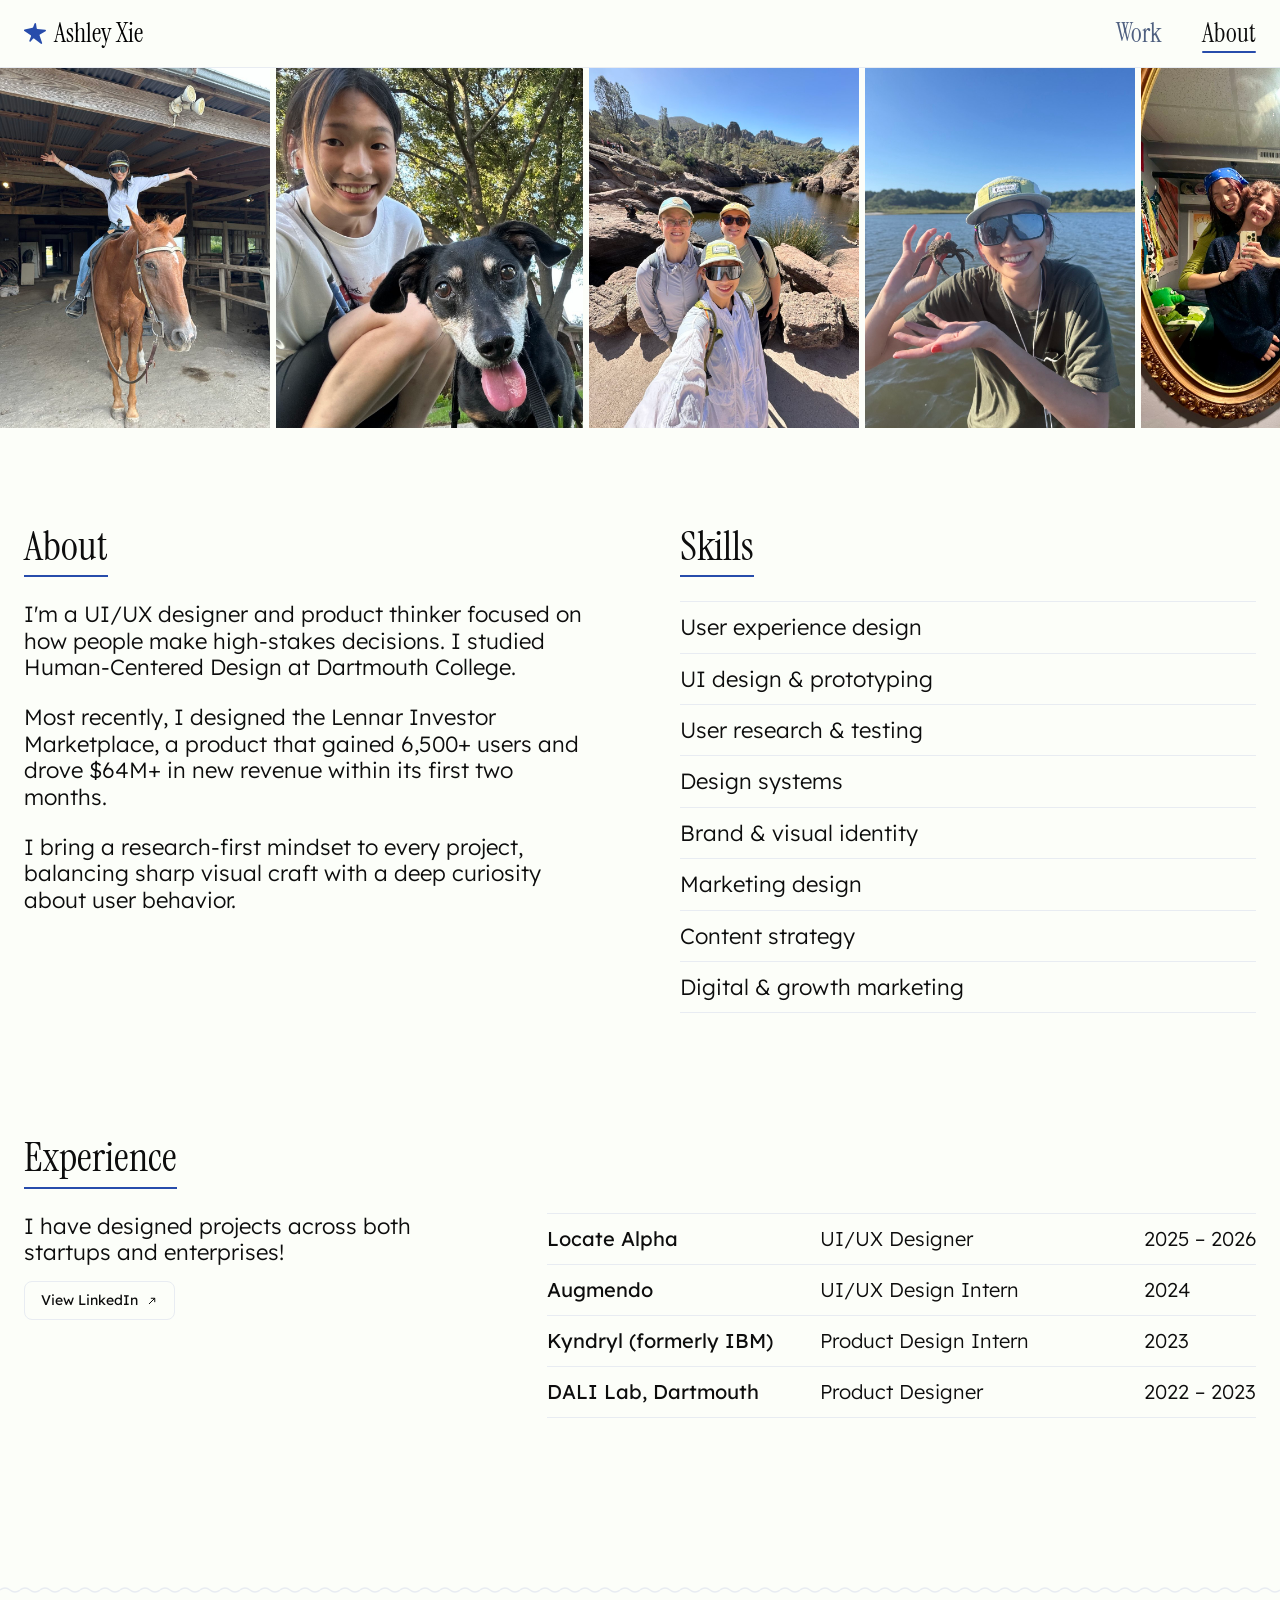
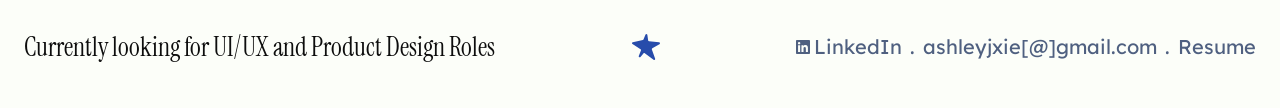
==== about/index.html @ cad9e221 "updates post tech week" ====
<!DOCTYPE html>
<html lang="en">
<head>
  <meta charset="UTF-8" />
  <meta name="viewport" content="width=device-width, initial-scale=1.0" />
  <title>About — Ashley Xie</title>
  <meta name="description" content="Ashley Xie is a UI/UX Designer at Locate Alpha, focused on high-stakes proptech flows." />
  <link rel="preconnect" href="https://fonts.googleapis.com" />
  <link rel="preconnect" href="https://fonts.gstatic.com" crossorigin />
  <link href="https://fonts.googleapis.com/css2?family=Instrument+Serif:ital@0;1&family=Lexend:wght@300;400;500;600;700&display=swap" rel="stylesheet" />
  <link rel="stylesheet" href="../css/tokens.css" />
  <link rel="stylesheet" href="../css/styles.css" />
  <link rel="icon" type="image/svg+xml" href="../images/star.svg" />
<style>
  #page-loader{position:fixed;inset:0;z-index:9999;background:#FCFEF9;display:flex;flex-direction:column;align-items:center;justify-content:center;gap:12px;opacity:1}

  .photo-strip{width:100%;overflow:hidden;height:360px;margin-top:68px;margin-bottom:0;}
  .photo-strip__inner{display:flex;gap:6px;animation:photo-marquee 36s linear infinite;width:max-content;}
  .photo-strip__inner:hover{animation-play-state:paused;}
  .photo-strip__img{height:360px;width:auto;object-fit:cover;display:block;flex-shrink:0;}
  @keyframes photo-marquee{from{transform:translateX(0);}to{transform:translateX(-50%);}}
  @media(max-width:768px){
    .about-section{padding-top:calc(var(--nav-h) + var(--space-2xl));}
    .photo-strip{margin-top:24px;margin-bottom:0;height:240px;margin-left:calc(-1 * var(--container-px));margin-right:calc(-1 * var(--container-px));width:calc(100% + 2 * var(--container-px));}
    .photo-strip__img{height:240px;}
  }
</style>
</head>
<body>

  <div id="page-loader" role="status" aria-label="Loading">
    <img src="../images/star.svg" alt="" class="loader__star" aria-hidden="true" />
    <span class="loader__name">Ashley Xie</span>
  </div>

  <!-- ── Navigation ─────────────────────────────────────────── -->
  <nav class="nav" role="navigation" aria-label="Main navigation">
    <div class="nav__inner">
      <a href="../" class="nav__logo"><img src="../images/star.svg" alt="" class="nav__logo-star" aria-hidden="true" />Ashley Xie</a>
      <button class="nav__toggle" aria-label="Toggle navigation menu" aria-expanded="false">
        <span></span><span></span><span></span>
      </button>
      <ul class="nav__links" role="list">
        <li><a href="../" class="nav__link">Work</a></li>
        <li><a href="../about/" class="nav__link active">About</a></li>
      </ul>
    </div>
  </nav>

  <main>
    <!-- ── Photo Strip ────────────────────────────────────────── -->
    <div class="photo-strip" aria-hidden="true">
      <div class="photo-strip__inner">
        <img src="../images/about/photo1.jpg" alt="" class="photo-strip__img" />
        <img src="../images/about/photo2.jpg" alt="" class="photo-strip__img" />
        <img src="../images/about/photo3.jpg" alt="" class="photo-strip__img" />
        <img src="../images/about/photo4.jpg" alt="" class="photo-strip__img" />
        <img src="../images/about/photo5.jpg" alt="" class="photo-strip__img" />
        <img src="../images/about/photo6.jpg" alt="" class="photo-strip__img" />
        <img src="../images/about/photo7.jpg" alt="" class="photo-strip__img" />
        <img src="../images/about/photo1.jpg" alt="" class="photo-strip__img" />
        <img src="../images/about/photo2.jpg" alt="" class="photo-strip__img" />
        <img src="../images/about/photo3.jpg" alt="" class="photo-strip__img" />
        <img src="../images/about/photo4.jpg" alt="" class="photo-strip__img" />
        <img src="../images/about/photo5.jpg" alt="" class="photo-strip__img" />
        <img src="../images/about/photo6.jpg" alt="" class="photo-strip__img" />
        <img src="../images/about/photo7.jpg" alt="" class="photo-strip__img" />
      </div>
    </div>

    <section class="about-section" aria-labelledby="about-heading">
      <div class="container">
        <div class="about-split">

          <!-- Left: Bio -->
          <div class="about-bio">
            <p class="about-label">About</p>
            <p id="about-heading">
              I'm a UI/UX designer and product thinker focused on how people
              make high-stakes decisions. I studied Human-Centered Design
              at Dartmouth College.
            </p>
            <p>
              Most recently, I designed the Lennar Investor Marketplace, a product
              that gained 6,500+ users and drove $64M+ in new revenue within its first
              two months.
            </p>
            <p>
              I bring a research-first mindset to every project, balancing
              sharp visual craft with a deep curiosity about user behavior.
            </p>
          </div>

          <!-- Right: Expertise -->
          <div class="about-expertise">
            <p class="about-label">Skills</p>
            <ul class="about-skills" role="list">
              <li>User experience design</li>
              <li>UI design &amp; prototyping</li>
              <li>User research &amp; testing</li>
              <li>Design systems</li>
              <li>Brand &amp; visual identity</li>
              <li>Marketing design</li>
              <li>Content strategy</li>
              <li>Digital &amp; growth marketing</li>
            </ul>
          </div>

        </div>
      </div>
    </section>
    <!-- ── Experience ─────────────────────────────────────────── -->
    <section class="exp-section" aria-labelledby="exp-heading">
      <div class="container">
        <p class="about-label" id="exp-heading">Experience</p>
        <div class="exp-split">

          <div class="exp-left">
            <p class="exp-blurb">I have designed projects across both startups and enterprises!</p>
            <a href="https://www.linkedin.com/in/ashley-xie/" target="_blank" rel="noopener noreferrer" class="btn btn--ghost-slide exp-linkedin-btn">
              <span class="btn--slide__text">View LinkedIn</span>
              <span class="btn--slide__arrow" aria-hidden="true">
                <svg width="12" height="12" viewBox="0 0 48 48" fill="none" stroke="currentColor" stroke-width="4" stroke-linecap="round" stroke-linejoin="round"><path d="M13 35L35 13"/><path d="M21 13H35V27"/></svg>
              </span>
            </a>
          </div>

          <ul class="exp-list" role="list">
            <li class="exp-row">
              <span class="exp-company">Locate Alpha</span>
              <span class="exp-role">UI/UX Designer</span>
              <span class="exp-date">2025 – 2026</span>
            </li>
            <li class="exp-row">
              <span class="exp-company">Augmendo</span>
              <span class="exp-role">UI/UX Design Intern</span>
              <span class="exp-date">2024</span>
            </li>
            <li class="exp-row">
              <span class="exp-company">Kyndryl (formerly IBM)</span>
              <span class="exp-role">Product Design Intern</span>
              <span class="exp-date">2023</span>
            </li>
            <li class="exp-row">
              <span class="exp-company">DALI Lab, Dartmouth</span>
              <span class="exp-role">Product Designer</span>
              <span class="exp-date">2022 – 2023</span>
            </li>
          </ul>

        </div>
      </div>
    </section>


  </main>

  <!-- ── Footer ─────────────────────────────────────────────── -->
  <footer class="footer" role="contentinfo">
    <div class="container">
      <div class="footer__inner">
        <p class="footer__tagline">Currently looking for UI/UX and Product Design Roles</p>
        <img src="../images/star.svg" alt="" class="footer__star-img" aria-hidden="true" />
        <div class="footer__links">
          <a href="https://www.linkedin.com/in/ashley-xie/" target="_blank" rel="noopener noreferrer" class="footer__social-link" aria-label="Connect on LinkedIn">
            <svg width="14" height="14" viewBox="0 0 24 24" fill="currentColor" aria-hidden="true"><path d="M20.447 20.452h-3.554v-5.569c0-1.328-.027-3.037-1.852-3.037-1.853 0-2.136 1.445-2.136 2.939v5.667H9.351V9h3.414v1.561h.046c.477-.9 1.637-1.85 3.37-1.85 3.601 0 4.267 2.37 4.267 5.455v6.286zM5.337 7.433a2.062 2.062 0 0 1-2.063-2.065 2.064 2.064 0 1 1 2.063 2.065zm1.782 13.019H3.555V9h3.564v11.452zM22.225 0H1.771C.792 0 0 .774 0 1.729v20.542C0 23.227.792 24 1.771 24h20.451C23.2 24 24 23.227 24 22.271V1.729C24 .774 23.2 0 22.222 0h.003z"/></svg>
            LinkedIn
          </a>
          <span class="footer__social-sep"> · </span>
          <a href="mailto:ashleyjxie@gmail.com" class="footer__social-link">ashleyjxie[@]gmail.com</a>
          <span class="footer__social-sep"> · </span>
          <a href="../axie_resume_2026.pdf" download class="footer__social-link">Resume</a>
        </div>
      </div>
    </div>
  </footer>

  <script src="../js/main.js"></script>
  <script>
    (function () {
      var strip = document.querySelector('.photo-strip');
      var abio  = document.querySelector('.about-bio');
      var main  = document.querySelector('main');
      var mq    = window.matchMedia('(max-width: 768px)');
      function place(e) {
        if (e.matches) {
          abio.after(strip);
        } else {
          main.prepend(strip);
          strip.style.marginTop = '';
        }
      }
      mq.addEventListener('change', place);
      place(mq);
    })();
  </script>
</body>
</html>
---- css/tokens.css ----
/* ============================================================
   DESIGN TOKENS
   All CSS custom properties for the Ashley Xie portfolio site.
   Load this file before styles.css and case-study.css.
   ============================================================ */

:root {

  /* ----------------------------------------------------------
     COLORS — Brand palette
     ---------------------------------------------------------- */
  --color-bg:            #FCFEF9;   /* Page / nav background */
  --color-off-white:     #F9FAFC;   /* Subtle surface, stat cards, placeholders */
  --color-light-blue:    #E3E9F9;   /* Accent tint, button hover fill */
  --color-accent:        #274CAB;   /* Primary accent (buttons, links, borders) */
  --color-accent-dark:   #1c3a87;   /* Hover state for accent */
  --color-green:         #5a7a1a;   /* Success / green tag text */
  --color-red:           #BF3E3E;   /* Error / red tag text */
  --color-text:          #0D0D0D;   /* Primary body text */
  --color-text-muted:    #4F6080;   /* Secondary / muted text */
  --color-border:        #E8ECF2;   /* Default border / divider */

  /* ----------------------------------------------------------
     COLORS — Extended / one-off values
     ---------------------------------------------------------- */
  --color-white:         #ffffff;   /* Pure white (cards, meta items) */
  --color-black:         #000000;   /* Nav logo, hero statement text */
  --color-tag-border:    #EEF0EB;   /* Default tag border */
  --color-tag-green-bg:  #EAF4D4;   /* Green tag background */
  --color-tag-red-bg:    #FAEDED;   /* Red tag background */
  --color-thumb-bg:      #ebebeb;   /* Mini-card thumbnail background */
  --color-warm:          #FAF3E9;   /* Tan / warm container background */
  --color-border-dark:   #D0D5DD;   /* Stronger border (cs-step-img-box--wide-flex) */
  --color-placeholder:   #999999;   /* Placeholder label text */
  --color-hl-green:      #76980F;   /* Highlighted keyword — green */

  /* ----------------------------------------------------------
     COLORS — Semantic transparent values
     ---------------------------------------------------------- */
  --color-nav-bg:        rgba(252, 254, 249, 0.92);   /* Nav backdrop (--color-bg @ 92%) */
  --color-shadow-accent: rgba(39, 76, 171, 0.25);     /* Accent button shadow */
  --color-shadow-xs:     rgba(0, 0, 0, 0.02);         /* Hairline box shadow */
  --color-shadow-sm:     rgba(0, 0, 0, 0.06);         /* Card/nav-item hover shadow */
  --color-shadow-md:     rgba(0, 0, 0, 0.08);         /* Mobile nav drop shadow */

  /* ----------------------------------------------------------
     TYPOGRAPHY — Font families
     ---------------------------------------------------------- */
  --font:                'Lexend', sans-serif;
  --font-serif:          'Instrument Serif', serif;

  /* ----------------------------------------------------------
     TYPOGRAPHY — Type scale
     (all values are pixel-exact matches to existing usage)
     ---------------------------------------------------------- */
  --text-2xs:  13px;   /* cs-sidenav, nav label, placeholder text */
  --text-xs:   12px;   /* Tags, section-label, card arrow, scroll-hint */
  --text-sm:   14px;   /* Buttons, card desc (floor), mini-card btn, exp-role */
  --text-base: 16px;   /* Body, meta value, card desc (cap) */
  --text-md:   18px;   /* Hero aside/statement/sub, cs-section p, cs-list */
  --text-lg:   22px;   /* Projects heading, cs-section h3 */
  --text-xl:   32px;   /* Section title, cs-section h2, lennar/markspain h3 */
  --text-2xl:  48px;   /* Stat numbers, hero line1 */
  --text-3xl:  72px;   /* (reserved — declared in scale) */
  --text-mini-title: 17px; /* Mini-card title */
  --text-mini-desc:  15px; /* Mini-card description */
  --text-serif-sm: 20px;  /* Footer social link, footer link, footer sep */
  --text-serif-md: 22px;  /* Footer tagline/col-heading at narrow viewport */
  --text-serif-lg: 26px;  /* Nav logo, footer tagline, footer col-heading, footer links */
  --text-serif-xl: 41px;  /* About page label */
  --text-serif-2xl: 48px; /* Hero line1 (same as --text-2xl, kept as alias) */

  /* ----------------------------------------------------------
     TYPOGRAPHY — Font weights
     ---------------------------------------------------------- */
  --weight-light:   300;
  --weight-regular: 400;
  --weight-medium:  500;
  --weight-semibold: 600;

  /* ----------------------------------------------------------
     TYPOGRAPHY — Line heights
     ---------------------------------------------------------- */
  --leading-tight:  1.1;
  --leading-snug:   1.2;
  --leading-normal: 1.3;
  --leading-base:   1.4;
  --leading-relaxed: 1.65;
  --leading-loose:  1.7;
  --leading-looser: 1.8;

  /* ----------------------------------------------------------
     TYPOGRAPHY — Letter spacing
     ---------------------------------------------------------- */
  --tracking-tighter: -0.03em;
  --tracking-tight:   -0.02em;
  --tracking-snug:    -0.01em;
  --tracking-normal:  0;
  --tracking-wide:    0.01em;
  --tracking-wider:   0.03em;
  --tracking-widest:  0.04em;
  --tracking-label:   0.05em;
  --tracking-caps:    0.06em;
  --tracking-caps-md: 0.08em;
  --tracking-caps-lg: 0.1em;

  /* ----------------------------------------------------------
     SPACING — 4px-base scale
     ---------------------------------------------------------- */
  --space-0:   2px;    /* Hairline / very fine offset (footer social link underline bottom) */
  --space-1:   4px;    /* Fine detail padding/margin */
  --space-1h:  6px;    /* Nav toggle padding, tags gap, card__tags gap */
  /* Underline offset: position underline decorators 3px below baseline */
  --underline-offset: -3px;
  --space-2:   8px;    /* --space-xs alias; toggle gap, tag padding-y */
  --space-3:   12px;   /* Margin-bottom, iter-phones gap */
  --space-4:   14px;   /* Button padding-y, loader gap */
  --space-5:   16px;   /* --space-sm alias; standard gaps, card body padding */
  --space-5h:  18px;   /* cs-cards grid gap */
  --space-5q:  22px;   /* cs-list li left padding (dash width) */
  --space-6:   20px;   /* Card body padding-top, cs-step-img padding */
  --space-7:   24px;   /* --space-md alias; container-px default */
  --space-8:   28px;   /* Button padding-x */
  --space-9:   32px;   /* Footer col margin, scroll-hint line width */
  --space-10:  36px;   /* Loader star size */
  --space-11:  40px;   /* Nav links gap, footer divider col margin, footer padding */
  --space-12:  48px;   /* --space-lg alias; hero layout gap */
  --space-13:  56px;   /* Hero star size, case-study container-px */
  --space-14:  60px;   /* cs-hero__split gap */
  --space-15:  64px;   /* Footer divider + col margin-left */
  --space-16:  80px;   /* About-split gap, --space-xl default */
  --space-17:  84px;   /* Projects grid row gap */
  --space-18:  96px;   /* --space-2xl at 768px */
  --space-19: 120px;   /* --space-2xl default */
  --space-20: 160px;   /* (reserved) */

  /* Named aliases matching existing variable names */
  --space-xs:  var(--space-2);    /* 8px */
  --space-sm:  var(--space-5);    /* 16px */
  --space-md:  var(--space-7);    /* 24px */
  --space-lg:  var(--space-12);   /* 48px */
  --space-xl:  var(--space-16);   /* 80px */
  --space-2xl: var(--space-19);   /* 120px */

  /* ----------------------------------------------------------
     BORDER — Widths
     ---------------------------------------------------------- */
  --border-1: 1px;
  --border-2: 1.5px;
  --border-3: 2px;
  --border-4: 3px;

  /* ----------------------------------------------------------
     BORDER — Radii
     ---------------------------------------------------------- */
  --radius-2xs: 2px;    /* Focus-visible border-radius, underline borders */
  --radius-xs:  4px;    /* Focus-visible border-radius */
  --radius-sm:  8px;    /* Small elements, mini-card btn, mini-card thumb mobile */
  --radius-md:  16px;   /* Standard cards, cs-img-frame, cs-step-img-box */
  --radius-lg:  24px;   /* Large containers, cs-cover, cs-gif-container */
  --radius-xl:  10px;   /* Mini-card thumb */
  --radius-card: 12px;  /* Card thumb, card focus-within */
  --radius-pill: 100px; /* Buttons, tags */

  /* ----------------------------------------------------------
     LAYOUT
     ---------------------------------------------------------- */
  --container-max: 1440px;
  --container-px:  24px;
  --nav-h:         68px;

  /* ----------------------------------------------------------
     TRANSITIONS
     ---------------------------------------------------------- */
  --ease:            0.22s ease;                          /* Default micro-interaction */
  --ease-fast:       0.2s ease;                           /* Toggle spans */
  --ease-medium:     0.3s ease;                           /* Arrow rotate */
  --ease-slow:       0.35s ease;                          /* Page loader fade */
  --ease-slide:      0.38s ease;                          /* Slide-button color */
  --ease-hover:      0.4s ease;                           /* Card thumbnail zoom */
  --ease-cubic:      cubic-bezier(0.4, 0, 0.2, 1);       /* Slide-button fill */
  --ease-slide-full: 0.38s cubic-bezier(0.4, 0, 0.2, 1); /* Slide-button fill combined */

  /* ----------------------------------------------------------
     EFFECTS
     ---------------------------------------------------------- */
  --blur-nav: blur(16px);   /* Nav backdrop-filter */
}
---- css/styles.css ----
/* ============================================================
   CUSTOM PROPERTIES
   (Tokens are defined in tokens.css — loaded before this file.)
   ============================================================ */

/* ============================================================
   PAGE LOADER
   ============================================================ */
#page-loader {
  position: fixed;
  inset: 0;
  z-index: 9999;
  background: var(--color-bg);
  display: flex;
  flex-direction: column;
  align-items: center;
  justify-content: center;
  gap: var(--space-4);
  opacity: 0;
  pointer-events: none;
  transition: opacity var(--ease-slow);
}
#page-loader.is-visible {
  opacity: 1;
  pointer-events: auto;
}
#page-loader.is-hidden {
  opacity: 0;
  pointer-events: none;
}
.loader__star {
  width: var(--space-10);
  height: var(--space-10);
  animation: loader-spin 1.1s linear infinite;
}
.loader__name {
  font-size: var(--text-base);
  font-weight: var(--weight-regular);
  color: var(--color-text);
  letter-spacing: -0.01em;
}
@keyframes loader-spin {
  to { transform: rotate(360deg); }
}

/* ============================================================
   RESET
   ============================================================ */
*, *::before, *::after { box-sizing: border-box; margin: 0; padding: 0; }
html { scroll-behavior: smooth; overflow-x: hidden; }
body { overflow-x: hidden; }
body {
  font-family: var(--font);
  font-size: var(--text-base);
  line-height: var(--leading-relaxed);
  color: var(--color-text);
  background: var(--color-bg);
  -webkit-font-smoothing: antialiased;
  min-font-size: var(--text-xs);
}
img, video { max-width: 100%; height: auto; display: block; }
a { color: inherit; text-decoration: none; }
ul { list-style: none; }
button { font-family: var(--font); cursor: pointer; border: none; background: none; }

@media (pointer: fine) {
  :root {
    --cursor-star: url("data:image/svg+xml,%3Csvg width='24' height='24' viewBox='0 0 561 513' fill='none' xmlns='http://www.w3.org/2000/svg'%3E%3Cpath d='M268.862 12.5984C276.417 -6.34625 304.158 -3.15428 307.213 17.0113L323.858 126.869C325.22 135.859 332.474 142.798 341.515 143.761L542.389 165.145C561.911 167.223 567.065 193.251 549.808 202.612L407.221 279.962C398.558 284.662 394.61 294.972 397.918 304.256L462.609 485.765C469.223 504.323 447.85 520.255 431.954 508.617L255.805 379.649C247.326 373.442 235.491 374.854 228.711 382.881L169.612 452.851C154.971 470.185 127.347 453.605 135.758 432.531L178.976 324.257C182.55 315.301 179.226 305.07 171.07 299.926L9.33997 197.919C-5.77723 188.384 -1.75042 165.32 15.7033 161.472L217.824 116.908C224.295 115.481 229.64 110.942 232.095 104.786L268.862 12.5984Z' fill='%23274CAB'/%3E%3C/svg%3E") 12 12;
  }
  html, body { cursor: var(--cursor-star), auto; }
  a, button, [role="button"], label[for], select { cursor: var(--cursor-star), pointer; }
}

/* ============================================================
   LAYOUT
   ============================================================ */
.container {
  max-width: var(--container-max);
  margin: 0 auto;
  padding: 0 var(--container-px);
}

/* ============================================================
   NAVIGATION
   ============================================================ */
.nav {
  position: fixed;
  top: 0; left: 0; right: 0;
  height: var(--nav-h);
  background: var(--color-nav-bg);
  backdrop-filter: var(--blur-nav);
  -webkit-backdrop-filter: var(--blur-nav);
  border-bottom: var(--border-1) solid var(--color-border);
  z-index: 200;
}

.nav__inner {
  width: 100%;
  padding: 0 var(--container-px);
  height: 100%;
  display: flex;
  align-items: center;
  justify-content: space-between;
}

.nav__logo {
  display: flex;
  align-items: center;
  gap: var(--space-2);
  font-size: var(--text-serif-lg);
  font-family: var(--font-serif);
  font-weight: var(--weight-regular);
  letter-spacing: var(--tracking-normal);
  color: var(--color-black);
  transition: opacity var(--ease);
}
.nav__logo:hover { opacity: 0.75; }
.nav__logo-star {
  width: 22px;
  height: 22px;
  object-fit: contain;
  flex-shrink: 0;
}

.nav__links {
  display: flex;
  gap: var(--space-11);
  align-items: center;
}

.nav__link {
  font-size: var(--text-serif-lg);
  font-family: var(--font-serif);
  font-weight: var(--weight-regular);
  color: var(--color-text-muted);
  transition: color var(--ease);
  position: relative;
}
.nav__link::after {
  content: '';
  position: absolute;
  bottom: var(--underline-offset); left: 0; right: 0;
  height: var(--border-3);
  background: var(--color-accent);
  border-radius: var(--radius-2xs);
  transform: scaleX(0);
  transition: transform var(--ease);
  transform-origin: left;
}
.nav__link:hover,
.nav__link.active { color: var(--color-text); }
.nav__link:hover::after,
.nav__link.active::after { transform: scaleX(1); }

/* hamburger */
.nav__toggle {
  display: none;
  flex-direction: column;
  gap: var(--space-1);
  padding: var(--space-1h);
}
.nav__toggle span {
  display: block;
  width: 22px; height: var(--border-3);
  background: var(--color-text);
  border-radius: var(--radius-2xs);
  transition: transform var(--ease-fast), opacity var(--ease-fast);
}
.nav__toggle[aria-expanded="true"] span:nth-child(1) { transform: translateY(7px) rotate(45deg); }
.nav__toggle[aria-expanded="true"] span:nth-child(2) { opacity: 0; }
.nav__toggle[aria-expanded="true"] span:nth-child(3) { transform: translateY(-7px) rotate(-45deg); }

/* ============================================================
   BUTTONS
   ============================================================ */
.btn {
  display: inline-flex;
  align-items: center;
  gap: var(--space-2);
  padding: var(--space-4) var(--space-8);
  border-radius: var(--radius-pill);
  font-family: var(--font);
  font-size: var(--text-sm);
  font-weight: var(--weight-medium);
  transition: all var(--ease);
  text-decoration: none;
  border: none;
}
.btn--primary {
  background: var(--color-accent);
  color: var(--color-white);
}
.btn--primary:hover {
  background: var(--color-accent-dark);
  transform: translateY(-2px);
  box-shadow: 0 var(--space-2) var(--space-7) var(--color-shadow-accent);
}
.btn--primary:focus-visible {
  outline: var(--border-4) solid var(--color-accent);
  outline-offset: var(--border-4);
}
.btn--ghost {
  background: transparent;
  color: var(--color-accent);
  border: var(--border-2) solid var(--color-accent);
}
.btn--ghost:hover {
  background: var(--color-light-blue);
}

/* Ghost outline + slide-bubble on hover */
.btn--ghost-slide {
  position: relative;
  overflow: hidden;
  background: transparent;
  color: var(--color-text);
  border: var(--border-1) solid var(--color-border);
  gap: 0;
  transition: color var(--ease-slide), border-color var(--ease-slide);
}
.btn--ghost-slide::before {
  content: '';
  position: absolute;
  inset: 0;
  background: var(--color-light-blue);
  border-radius: inherit;
  transform: scaleX(0);
  transform-origin: left center;
  transition: transform var(--ease-slide-full);
}
.btn--ghost-slide:hover {
  color: var(--color-accent);
  border-color: var(--color-accent);
}
.btn--ghost-slide:hover::before {
  transform: scaleX(1);
}
.btn--ghost-slide:hover .btn--slide__arrow {
  transform: rotate(45deg);
}

/* Slide-bubble button */
.btn--slide {
  position: relative;
  overflow: hidden;
  background: var(--color-accent);
  color: var(--color-white);
  border: var(--border-2) solid var(--color-accent);
  gap: 0;
  transition: color var(--ease-slide), border-color var(--ease-slide);
}
.btn--slide::before {
  content: '';
  position: absolute;
  inset: 0;
  background: var(--color-light-blue);
  border-radius: inherit;
  transform: scaleX(0);
  transform-origin: left center;
  transition: transform var(--ease-slide-full);
}
.btn--slide:hover {
  color: var(--color-accent);
  border-color: var(--color-accent);
}
.btn--slide:hover::before {
  transform: scaleX(1);
}
.btn--slide__text,
.btn--slide__arrow {
  position: relative;
  z-index: 1;
}
.btn--slide__arrow {
  display: inline-flex;
  align-items: center;
  margin-left: var(--space-2);
  transition: transform var(--ease-medium);
}
.btn--slide:hover .btn--slide__arrow {
  transform: rotate(45deg);
}

/* ============================================================
   TAGS
   ============================================================ */
.tag {
  display: inline-block;
  padding: var(--space-1) 12px;
  background: var(--color-white);
  color: var(--color-text-muted);
  border: var(--border-1) solid var(--color-tag-border);
  border-radius: var(--radius-pill);
  font-size: var(--text-xs);
  font-weight: var(--weight-medium);
  letter-spacing: var(--tracking-wide);
  box-shadow: 0 var(--border-3) 6px var(--color-shadow-xs);
}
.tag--green { background: var(--color-tag-green-bg); color: var(--color-green); }
.tag--red   { background: var(--color-tag-red-bg);   color: var(--color-red); }

/* ============================================================
   SECTION HEADING
   ============================================================ */
.section-label {
  font-size: var(--text-xs);
  font-weight: var(--weight-medium);
  letter-spacing: var(--tracking-caps-lg);
  text-transform: uppercase;
  color: var(--color-accent);
  margin-bottom: var(--space-sm);
}
.section-title {
  font-size: var(--text-xl);
  font-weight: var(--weight-medium);
  letter-spacing: var(--tracking-tight);
  color: var(--color-text);
}

/* ============================================================
   HERO
   ============================================================ */
.hero {
  padding-top: calc(var(--nav-h) + var(--space-2xl));
  padding-bottom: var(--nav-h);
}

@keyframes star-fall {
  0%   { transform: translateY(0) rotate(0deg) scale(1); opacity: 1; }
  80%  { opacity: 1; }
  100% { transform: translateY(110vh) rotate(720deg) scale(0.5); opacity: 0; }
}
.star-particle {
  position: fixed;
  top: -60px;
  pointer-events: none;
  z-index: 9999;
  animation: star-fall linear forwards;
}

@keyframes wiggle {
  0%   { transform: rotate(0deg); }
  20%  { transform: rotate(-18deg); }
  40%  { transform: rotate(14deg); }
  60%  { transform: rotate(-9deg); }
  80%  { transform: rotate(5deg); }
  100% { transform: rotate(0deg); }
}
@keyframes wiggle-hover {
  0%   { transform: rotate(0deg); }
  20%  { transform: rotate(-18deg); }
  40%  { transform: rotate(14deg); }
  60%  { transform: rotate(-9deg); }
  80%  { transform: rotate(5deg); }
  100% { transform: rotate(0deg); }
}

.hero__star {
  width: var(--space-13);
  height: var(--space-13);
  object-fit: contain;
  display: block;
  margin-bottom: var(--space-md);
  transform-origin: center center;
  animation: wiggle 0.7s ease-in-out;
  cursor: default;
}
.hero__star:hover {
  animation: wiggle-hover 0.7s ease-in-out;
}

.hero__layout {
  display: flex;
  align-items: flex-end;
  justify-content: space-between;
  gap: var(--space-lg);
}

.hero__body {
  flex: 0 0 auto;
  max-width: 60%;
}

.hero__aside {
  flex: 0 0 auto;
  max-width: 34%;
  padding-bottom: var(--space-1);
}

.hero__aside-text {
  font-size: var(--text-md);
  font-weight: var(--weight-light);
  color: var(--color-text-muted);
  line-height: var(--leading-snug);
}

.hero__line1 {
  font-size: var(--text-2xl);
  font-family: var(--font-serif);
  display: block;
  position: relative;
  padding-bottom: var(--space-6);
  margin-bottom: var(--space-3);
}
.hero__line1 { padding-bottom: 0; margin-bottom: var(--space-3); }
#hero-signature { margin-left: 0.6em; }

.hero__statement {
  font-size: var(--text-md);
  font-weight: var(--weight-regular);
  color: var(--color-black);
  line-height: var(--leading-snug);
  letter-spacing: var(--tracking-normal);
  max-width: 100%;
}

.hero__sub {
  display: block;
  font-size: var(--text-md);
  font-weight: var(--weight-light);
  color: var(--color-text-muted);
  line-height: var(--leading-snug);
}

/* highlighted keywords */
.hl-blue,
.hl-green,
.hl-red,
.hl-navy {
  font-weight: var(--weight-regular);
  font-style: normal;
}
.hl-blue  { color: var(--color-accent); }
.hl-green { color: var(--color-hl-green); }
.hl-red   { color: var(--color-red); }
.hl-navy  { color: var(--color-accent-dark); }

/* ============================================================
   PROJECTS SECTION
   ============================================================ */
.projects {
  padding: 0 0 var(--space-lg);
}

.projects__header {
  display: flex;
  align-items: flex-end;
  justify-content: space-between;
  margin-bottom: var(--space-lg);
  gap: var(--space-md);
}

.section-divider {
  width: 100%;
  height: var(--space-2);
  background-image: url("data:image/svg+xml,%3Csvg xmlns='http://www.w3.org/2000/svg' width='20' height='8'%3E%3Cpath d='M0 4 Q5 0 10 4 Q15 8 20 4' fill='none' stroke='%23E8ECF2' stroke-width='1.5'/%3E%3C/svg%3E");
  background-repeat: repeat-x;
  background-position: center left;
  margin: var(--space-md) 0 var(--space-md);
}

.projects__heading {
  text-align: center;
  font-size: var(--text-lg);
  font-weight: var(--weight-semibold);
  letter-spacing: var(--tracking-caps);
  text-transform: uppercase;
  color: var(--color-text-muted);
  margin-bottom: var(--space-md);
}

.projects__heading--live {
  font-family: var(--font-serif);
  font-size: clamp(22px, 2.5vw, 32px);
  font-weight: var(--weight-regular);
  letter-spacing: var(--tracking-normal);
  text-transform: none;
  position: relative;
  display: inline-block;
  left: 50%;
  transform: translateX(-50%);
  margin-bottom: var(--space-md);
}

.projects__grid {
  display: grid;
  grid-template-columns: repeat(2, 1fr);
  gap: var(--space-17) var(--space-sm);
}

/* ============================================================
   PROJECT CARD
   ============================================================ */
.card {
  background: transparent;
  border-radius: 0;
  display: flex;
  flex-direction: column;
  box-shadow: none;
}
.card:focus-within {
  outline: var(--border-4) solid var(--color-accent);
  outline-offset: var(--border-3);
  border-radius: var(--radius-card);
}

.card__link {
  display: flex;
  flex-direction: column;
  flex: 1;
  outline: none;
}

.card__thumb {
  width: 100%;
  aspect-ratio: 16 / 9;
  overflow: hidden;
  position: relative;
  flex-shrink: 0;
  border-radius: var(--radius-card);
}
.card__thumb img {
  position: absolute;
  inset: 0;
  width: 100%;
  height: 100%;
  object-fit: cover;
  display: block;
  transition: transform var(--ease-hover);
}
.card:hover .card__thumb img { transform: scale(1.03); }
.card__thumb--2 img { object-position: center 60%; }
.card__thumb--3 img { object-position: center; }
.card__thumb--4 img { object-position: center 58%; }
.card__thumb--5 img { object-position: center; }
.card__thumb--6 img { object-position: center center; }
.card--no-link { cursor: default; }
.card--no-link .card__thumb img { opacity: 0.5; }
.card--no-link:hover .card__thumb img { transform: none; }


.card__thumb--coming-soon {
  display: flex;
  align-items: center;
  justify-content: center;
  background: var(--color-surface);
}
.card__coming-soon {
  font-size: var(--text-sm);
  font-weight: var(--weight-medium);
  letter-spacing: var(--tracking-caps-md);
  text-transform: uppercase;
  color: var(--color-text-muted);
  opacity: 0.5;
}

.card__body {
  padding: var(--space-6) 0 0;
  flex: 1;
  display: flex;
  flex-direction: column;
}

.card__tags {
  display: flex;
  flex-wrap: wrap;
  gap: var(--space-1);
  margin-top: var(--space-sm);
}

.card__title {
  font-size: clamp(17px, 1.4vw, 21px);
  font-weight: var(--weight-medium);
  letter-spacing: var(--tracking-tight);
  color: var(--color-text);
  line-height: var(--leading-normal);
  margin-bottom: var(--space-1);
}

.card__desc {
  font-size: clamp(14px, 1.1vw, 16px);
  font-weight: var(--weight-light);
  color: var(--color-text-muted);
  line-height: var(--leading-snug);
  flex: 1;
}

.card__arrow {
  display: inline-flex;
  align-items: center;
  gap: var(--space-1);
  margin-top: var(--space-6);
  font-size: var(--text-xs);
  font-weight: var(--weight-medium);
  color: var(--color-accent);
  letter-spacing: var(--tracking-wider);
}
.card__arrow svg {
  transition: transform var(--ease);
}
.card:hover .card__arrow svg { transform: translateX(var(--space-1)); }

/* ============================================================
   MINI CARDS (about page)
   ============================================================ */
.mini-cards-list {
  display: flex;
  flex-direction: column;
  gap: var(--space-sm);
}

.mini-card {
  display: flex;
  flex-direction: row;
  align-items: stretch;
  border: var(--border-1) solid var(--color-border);
  border-radius: var(--radius-md);
  background: var(--color-white);
  overflow: hidden;
}

.mini-card__text {
  flex: 0 0 30%;
  display: flex;
  flex-direction: column;
  gap: var(--space-sm);
  justify-content: center;
  padding: var(--space-lg) var(--space-md);
}

.mini-card__title {
  font-size: var(--text-lg);
  font-weight: var(--weight-semibold);
  color: var(--color-text);
  line-height: var(--leading-normal);
}

.mini-card__desc {
  font-size: var(--text-mini-desc);
  font-weight: var(--weight-light);
  color: var(--color-text-muted);
  line-height: var(--leading-loose);
}

.mini-card__images {
  flex: 1;
  display: grid;
  grid-template-columns: 1fr 1fr;
  gap: var(--space-3);
  padding: var(--space-md) var(--space-md) var(--space-md) 0;
  align-items: start;
}

.mini-card__image-item {
  display: flex;
  flex-direction: column;
  gap: var(--space-2);
}

.mini-card__image-placeholder {
  aspect-ratio: 16 / 10;
  background: var(--color-thumb-bg);
  border-radius: var(--radius-sm);
  overflow: hidden;
}

.mini-card__image-placeholder--portrait {
  aspect-ratio: 3 / 4;
}

.mini-card__image-placeholder img,
.mini-card__image-placeholder video {
  width: 100%;
  height: 100%;
  object-fit: cover;
  display: block;
}

.mini-card__caption {
  font-size: var(--text-xs);
  font-weight: var(--weight-light);
  color: var(--color-text-muted);
  line-height: var(--leading-normal);
}

/* Single full-width image variant */
.mini-card__images--single {
  grid-template-columns: 1fr;
  padding-left: var(--space-md);
}
.mini-card__images--single .mini-card__image-item {
  width: 100%;
}
.mini-card__images--single .mini-card__image-placeholder {
  width: 100%;
}
.mini-card__images--single .mini-card__image-placeholder img {
  object-position: center center;
}

.mini-card__link-btn {
  margin-top: var(--space-3);
  padding: 7px var(--space-sm);
  font-size: var(--text-sm);
  font-weight: var(--weight-regular);
  border-radius: var(--radius-sm);
  align-self: flex-start;
}

/* Compact ghost-slide button used in mini-card and experience section */
.mini-card__link-btn,
.exp-linkedin-btn {
  padding: 7px var(--space-sm);
  font-size: var(--text-sm);
  font-weight: var(--weight-regular);
  border-radius: var(--radius-sm);
  align-self: flex-start;
}
.mini-card__link-btn { margin-top: var(--space-3); }

@media (max-width: 768px) {
  .mini-card { flex-direction: column; }
  .mini-card__text { flex: none; padding: var(--space-md); }
  .mini-card__images { padding: 0 var(--space-md) var(--space-md); }
}

@media (max-width: 480px) {
  .mini-card__images { grid-template-columns: 1fr; }
}

/* ============================================================
   FOOTER
   ============================================================ */
.footer {
  background: var(--color-bg);
  position: relative;
  padding: var(--space-11) 0;
  margin-top: var(--space-lg);
}
.footer::before {
  content: '';
  position: absolute;
  top: 0;
  left: 0;
  right: 0;
  height: var(--space-2);
  background-image: url("data:image/svg+xml,%3Csvg xmlns='http://www.w3.org/2000/svg' width='20' height='8'%3E%3Cpath d='M0 4 Q5 0 10 4 Q15 8 20 4' fill='none' stroke='%23E8ECF2' stroke-width='1.5'/%3E%3C/svg%3E");
  background-repeat: repeat-x;
  background-position: top left;
}

.footer__inner {
  display: flex;
  align-items: center;
  justify-content: space-between;
  gap: var(--space-sm);
}

.footer__tagline {
  font-size: var(--text-serif-lg);
  font-family: var(--font-serif);
  font-weight: var(--weight-regular);
  color: var(--color-text);
}

.footer__star-img {
  width: var(--space-8);
  height: var(--space-8);
  object-fit: contain;
  flex-shrink: 0;
}

.footer__links {
  display: flex;
  align-items: center;
  flex-shrink: 0;
}

.footer__social-link {
  display: inline-flex;
  align-items: center;
  gap: var(--space-1);
  font-size: var(--text-serif-sm);
  font-weight: var(--weight-regular);
  color: var(--color-text-muted);
  transition: color var(--ease);
  position: relative;
}
.footer__social-link::after {
  content: '';
  position: absolute;
  bottom: calc(-1 * var(--space-0)); left: 0; right: 0;
  height: var(--border-1);
  background: var(--color-accent);
  transform: scaleX(0);
  transition: transform var(--ease);
  transform-origin: left;
}
.footer__social-link:hover { color: var(--color-text); }
.footer__social-link:hover::after { transform: scaleX(1); }

.footer__social-sep {
  display: inline-flex;
  align-items: center;
  align-self: center;
  color: var(--color-text-muted);
  font-size: var(--text-serif-sm);
  padding: 0 var(--space-2);
  height: 1em;
  line-height: 1;
  transform: translateY(-0.05em);
}
.footer__social-sep {
  display: inline-block;
  margin-top: var(--space-3);
  color: var(--color-text-muted);
  font-size: var(--text-serif-sm);
}

/* Vertical divider */
.footer__divider {
  display: flex;
  align-items: center;
  justify-content: center;
  align-self: stretch;
  flex-shrink: 0;
  width: var(--space-11);
}
.footer__divider::after {
  content: '';
  display: block;
  width: var(--space-13);
  height: var(--space-13);
  background-image: url('../images/star.svg');
  background-size: contain;
  background-repeat: no-repeat;
  background-position: center;
}

/* Nav columns */
.footer__col {
  display: flex;
  flex-direction: column;
  gap: var(--space-1);
  min-width: var(--space-19);
  align-items: flex-start;
}

.footer__divider + .footer__col { margin-left: var(--space-15); }
.footer__col + .footer__col    { margin-left: var(--space-11); }
.footer__col-heading {
  font-size: var(--text-serif-lg);
  font-family: var(--font-serif);
  font-weight: var(--weight-regular);
  color: var(--color-text);
  margin-bottom: var(--space-1);
  display: inline-block;
  border-bottom: var(--border-3) solid var(--color-accent);
  padding-bottom: var(--space-1);
}
.footer__link {
  font-size: var(--text-serif-sm);
  color: var(--color-text-muted);
  transition: color var(--ease);
  position: relative;
  display: inline-block;
  white-space: nowrap;
}
.footer__link::before {
  content: '• ';
  color: var(--color-text-muted);
}
.footer__link::after {
  content: '';
  position: absolute;
  bottom: var(--underline-offset); left: 0; right: 0;
  height: var(--border-3);
  background: var(--color-accent);
  border-radius: var(--radius-2xs);
  transform: scaleX(0);
  transition: transform var(--ease);
  transform-origin: left;
}
.footer__link:hover { color: var(--color-text); }
.footer__link:hover::after { transform: scaleX(1); }

/* Projects 2-column sub-grid */
.footer__projects {
  display: flex;
  gap: var(--space-9);
}
.footer__projects-col {
  display: flex;
  flex-direction: column;
  gap: var(--space-3);
  align-items: flex-start;
}

/* ============================================================
   ABOUT PAGE
   ============================================================ */
.about-section {
  padding-top: calc((var(--nav-h) + var(--space-2xl)) / 2);
  padding-bottom: var(--space-2xl);
}

.about-split {
  display: grid;
  grid-template-columns: 1fr 1fr;
  gap: var(--space-16);
  align-items: start;
}

.about-label {
  font-size: var(--text-serif-xl);
  font-family: var(--font-serif);
  font-weight: var(--weight-regular);
  color: var(--color-text);
  line-height: var(--leading-snug);
  margin-bottom: var(--space-md);
  display: inline-block;
  border-bottom: var(--border-3) solid var(--color-accent);
  padding-bottom: var(--space-1);
}

.about-bio p.about-label {
  font-size: var(--text-serif-xl);
}
.about-bio p {
  font-size: clamp(18px, 2vw, 22px);
  font-weight: var(--weight-light);
  color: var(--color-text);
  line-height: var(--leading-snug);
  margin-bottom: var(--space-md);
}

.about-skills {
  list-style: none;
  padding: 0;
  margin: 0;
}

.about-skills li {
  font-size: clamp(18px, 2vw, 22px);
  font-weight: var(--weight-light);
  color: var(--color-text);
  padding: var(--space-3) 0;
  border-top: var(--border-1) solid var(--color-border);
  line-height: var(--leading-snug);
}

.about-skills li:last-child {
  border-bottom: var(--border-1) solid var(--color-border);
}

/* ============================================================
   EXPERIENCE SECTION (about page)
   ============================================================ */
.exp-section {
  padding-bottom: var(--space-2xl);
}

.exp-split {
  display: grid;
  grid-template-columns: 1fr 1.6fr;
  gap: var(--space-16);
  align-items: start;
}

.exp-left {
  display: flex;
  flex-direction: column;
  align-items: flex-start;
  gap: var(--space-sm);
}

.exp-blurb {
  font-size: clamp(18px, 2vw, 22px);
  font-weight: var(--weight-light);
  line-height: var(--leading-snug);
  color: var(--color-text);
}

/* Grid lives on the list; rows use subgrid so columns stay aligned */
.exp-list {
  list-style: none;
  padding: 0;
  margin: 0;
  display: grid;
  grid-template-columns: 1fr 1.2fr auto;
  column-gap: var(--space-sm);
}

.exp-row {
  grid-column: 1 / -1;
  display: grid;
  grid-template-columns: subgrid;
  padding: var(--space-3) 0;
  border-top: var(--border-1) solid var(--color-border);
  align-items: center;
  font-size: clamp(16px, 1.8vw, 20px);
  font-weight: var(--weight-light);
  line-height: var(--leading-normal);
  color: var(--color-text);
}

.exp-row:last-child {
  border-bottom: var(--border-1) solid var(--color-border);
}

.exp-company {
  font-weight: var(--weight-regular);
}

.exp-date {
  white-space: nowrap;
}

/* ============================================================
   WORK PAGE
   ============================================================ */
.work-section {
  padding-top: calc(var(--nav-h) + var(--space-xl));
  padding-bottom: var(--space-2xl);
}
.work-section .section-title {
  margin-bottom: var(--space-lg);
}
.work-grid {
  display: grid;
  grid-template-columns: repeat(2, 1fr);
  gap: var(--space-8);
}

/* ============================================================
   PAGE HERO (Work + other inner pages)
   ============================================================ */
.page-hero {
  padding-top: calc(var(--nav-h) + var(--space-xl));
  padding-bottom: var(--space-lg);
  border-bottom: var(--border-1) solid var(--color-border);
  margin-bottom: var(--space-xl);
}
.page-hero h1 {
  font-size: clamp(36px, 5vw, 56px);
  font-weight: var(--weight-semibold);
  letter-spacing: var(--tracking-tighter);
  margin-bottom: var(--space-sm);
}
.page-hero p {
  font-size: var(--text-md);
  font-weight: var(--weight-light);
  color: var(--color-text-muted);
  max-width: 560px;
}

/* ============================================================
   SCROLL HINT
   ============================================================ */
.scroll-hint {
  margin-top: var(--space-lg);
  display: flex;
  align-items: center;
  gap: var(--space-3);
  font-size: var(--text-xs);
  color: var(--color-text-muted);
  letter-spacing: var(--tracking-label);
  text-transform: uppercase;
}
.scroll-hint__line {
  width: var(--space-9); height: var(--border-1);
  background: var(--color-border);
}

/* ============================================================
   MEDIA — TABLET (max 1024px)
   ============================================================ */
@media (max-width: 1300px) {
  /* Tighten footer brand so columns don't overflow */
  .footer__brand { flex: 0 0 40%; padding-right: var(--space-9); }
  .footer__divider + .footer__col { margin-left: var(--space-9); }
  .footer__col + .footer__col { margin-left: var(--space-md); }
}

@media (max-width: 1024px) {
  .projects__grid { gap: var(--space-6) var(--space-3); }
}

@media (max-width: 1200px) {
  :root {
    --container-px: 20px;
    --space-xl: 56px;
    --space-2xl: 72px;
  }

  .about-grid {
    grid-template-columns: 1fr 360px;
    gap: var(--space-13);
  }

  /* Footer: stack */
  .footer__inner { flex-direction: column; gap: var(--space-md); align-items: stretch; }
  .footer__col { margin-left: 0 !important; width: 100%; }
  .footer__divider { display: none; }
  .footer__brand { flex: none; width: 100%; padding-right: 0; padding-bottom: calc(var(--space-md) + var(--space-2)); position: relative; }
  .footer__brand::after {
    content: '';
    position: absolute;
    bottom: 0; left: 0; right: 0;
    height: var(--space-2);
    background-image: url("data:image/svg+xml,%3Csvg xmlns='http://www.w3.org/2000/svg' width='20' height='8'%3E%3Cpath d='M0 4 Q5 0 10 4 Q15 8 20 4' fill='none' stroke='%23E8ECF2' stroke-width='1.5'/%3E%3C/svg%3E");
    background-repeat: repeat-x;
    background-position: bottom left;
  }
  .footer__tagline { font-size: var(--text-serif-md); }
  .footer__col-heading { font-size: var(--text-serif-md); }

  /* Stack social links */
  .footer__social-sep { display: none; }
  .footer__social-link { display: block; margin-top: var(--space-1); }
  .footer__social-link::before { content: '• '; color: var(--color-text-muted); }
  .footer__social-link::after { display: none; }
}

/* ============================================================
   MEDIA — TABLET PORTRAIT (max 768px)
   ============================================================ */
@media (max-width: 768px) {
  :root {
    --container-px: 16px;
    --space-xl: 64px;
    --space-2xl: 96px;
  }

  .nav__links {
    display: none;
    position: fixed;
    top: var(--nav-h);
    left: 0; right: 0;
    background: var(--color-bg);
    flex-direction: column;
    gap: 0;
    border-bottom: var(--border-1) solid var(--color-border);
    padding: var(--space-xs) 0;
    box-shadow: 0 var(--space-2) var(--space-md) var(--color-shadow-md);
  }
  .nav__links.is-open {
    display: flex;
  }
  .nav__link {
    padding: var(--space-4) var(--container-px);
    font-size: var(--text-serif-lg);
  }
  .nav__link::after { display: none; }
  .nav__toggle { display: flex; }

  .projects__header { flex-direction: column; align-items: flex-start; }
  .hero__layout { flex-direction: column; align-items: flex-start; gap: var(--space-6); }
  .hero__body, .hero__aside { max-width: 100%; }

  .projects__grid,
  .work-grid { grid-template-columns: 1fr; gap: var(--space-8); }

  .card:has(.card__thumb--5) { order: 1; }

  /* Footer: stack and bullet list */
  .footer__inner { flex-direction: column; align-items: flex-start; gap: var(--space-sm); }
  .footer__star-img { display: none; }
  .footer__links { flex-direction: column; align-items: flex-start; gap: var(--space-1); }
  .footer__social-sep { display: none; }
  .footer__social-link { margin-top: 0; }
  .footer__social-link::before { content: '• '; color: var(--color-text-muted); }

  .about-split {
    grid-template-columns: 1fr;
    gap: var(--space-xl);
  }

  .exp-split {
    grid-template-columns: 1fr;
    gap: var(--space-lg);
  }

  .exp-list {
    grid-template-columns: 1fr auto;
  }

  .exp-row {
    grid-template-columns: 1fr auto;
    grid-template-rows: auto auto;
    row-gap: var(--border-3);
  }

  .exp-company { grid-column: 1; grid-row: 1; }
  .exp-role    { grid-column: 1; grid-row: 2; color: var(--color-text-muted); font-size: var(--text-sm); }
  .exp-date    { grid-column: 2; grid-row: 1; }

  .footer__inner { flex-direction: column; gap: var(--space-md); align-items: stretch; }
  .footer__col { margin-left: 0 !important; width: 100%; }
  .footer__brand { text-align: left; width: 100%; padding-right: 0; padding-bottom: calc(var(--space-md) + var(--space-2)); position: relative; }
  .footer__brand::after {
    content: '';
    position: absolute;
    bottom: 0;
    left: 0;
    right: 0;
    height: var(--space-2);
    background-image: url("data:image/svg+xml,%3Csvg xmlns='http://www.w3.org/2000/svg' width='20' height='8'%3E%3Cpath d='M0 4 Q5 0 10 4 Q15 8 20 4' fill='none' stroke='%23E8ECF2' stroke-width='1.5'/%3E%3C/svg%3E");
    background-repeat: repeat-x;
    background-position: bottom left;
  }
  .footer__brand-name { justify-content: flex-start; }
  .footer__divider { display: none; }
  .footer__social-sep { display: none; }
  .footer__social-link {
    display: block;
    margin-top: var(--space-1);
  }
  .footer__social-link::before {
    content: '• ';
    color: var(--color-text-muted);
  }
  .footer__social-link::after { display: none; }
  .footer__link::before {
    content: '• ';
    color: var(--color-text-muted);
  }
  .footer__link::after { display: none; }
}

/* ============================================================
   MEDIA — MOBILE (max 480px)
   ============================================================ */
@media (max-width: 480px) {
  :root {
    --container-px: 20px;
    --space-xl: 56px;
    --space-2xl: 80px;
  }

  .hero__statement { font-size: var(--text-md); }
  .hero__sub { font-size: var(--text-md); }

  .card__body { padding: var(--space-sm) var(--space-md) var(--space-6); }
  .card__title { font-size: var(--text-md); }
  .card__desc  { font-size: var(--text-base); }
}

/* ============================================================
   FOCUS STYLES (accessibility)
   ============================================================ */
:focus-visible {
  outline: var(--border-3) solid var(--color-accent);
  outline-offset: var(--border-4);
  border-radius: var(--radius-xs);
}

/* ============================================================
   VIDEO / GIF SUPPORT
   ============================================================ */
.card__thumb video,
.card__thumb .gif-wrap {
  position: absolute;
  inset: 0;
  width: 100%; height: 100%;
  object-fit: cover;
}
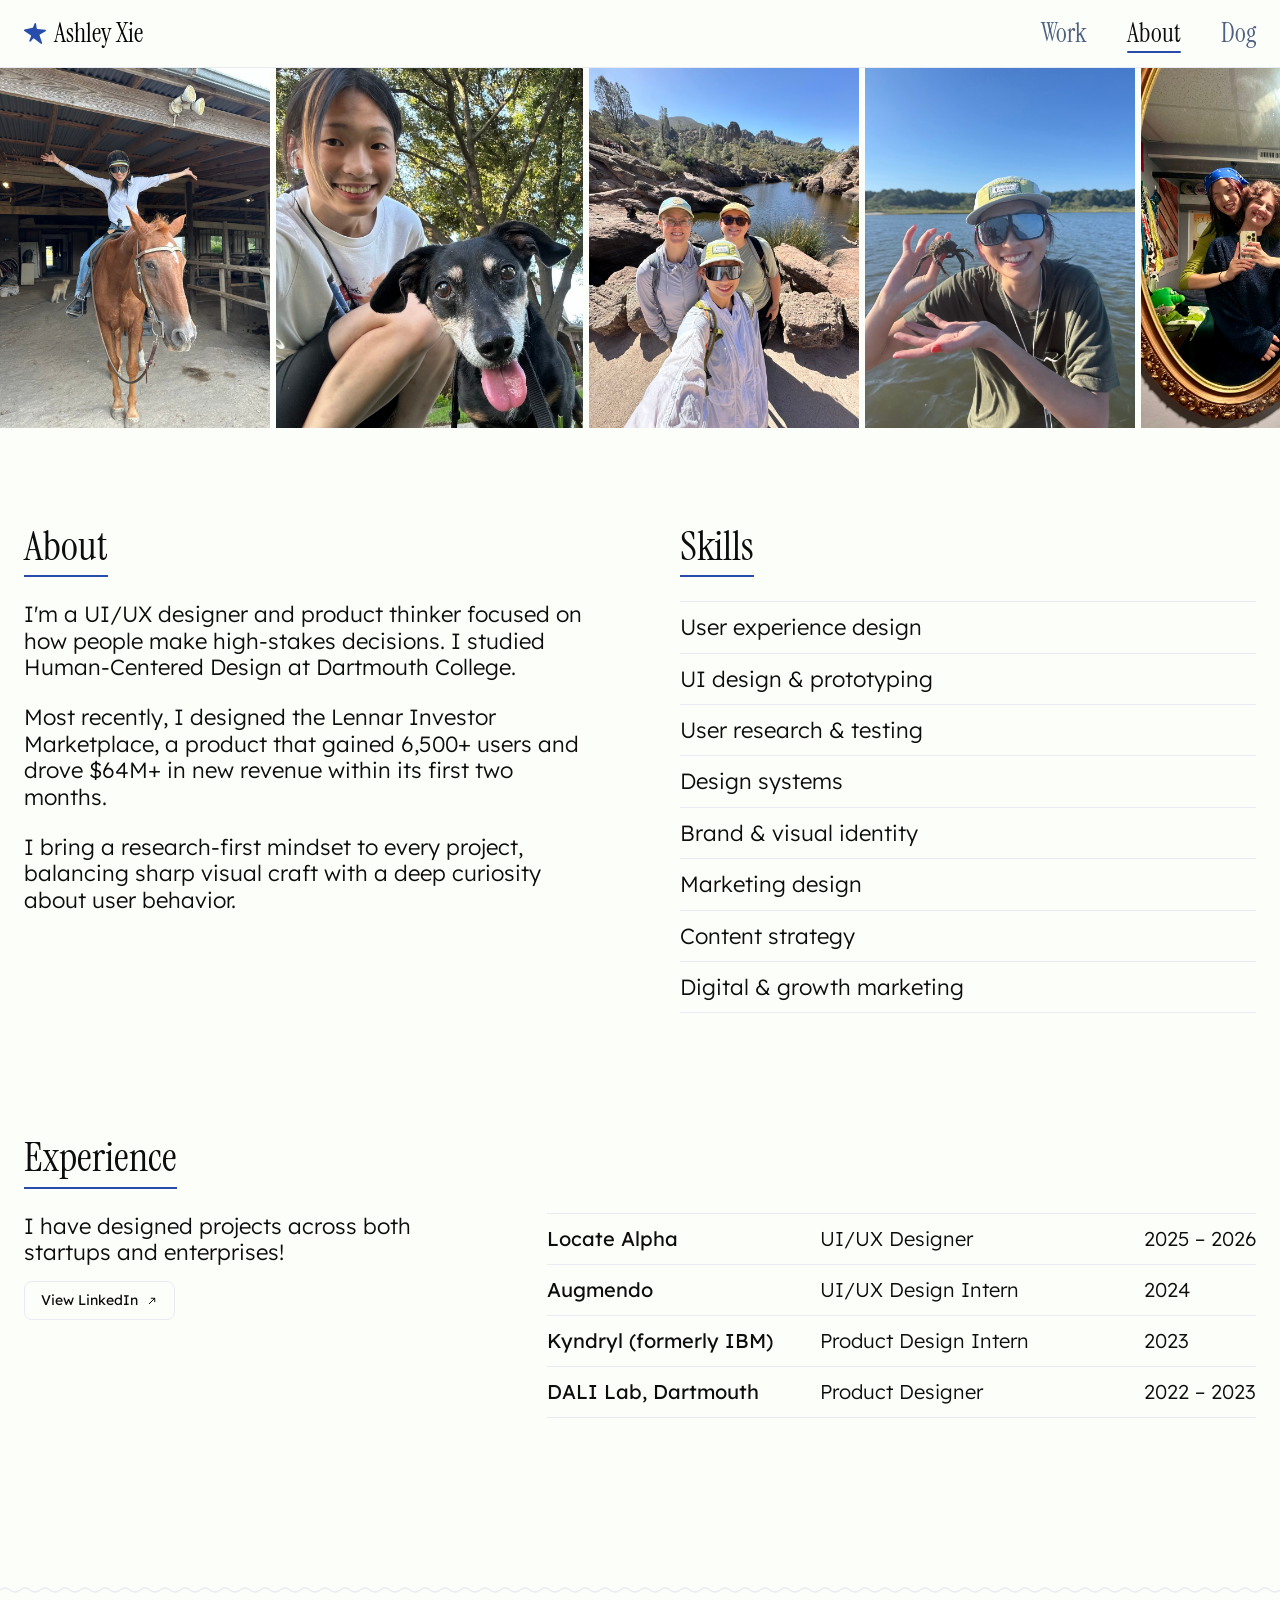
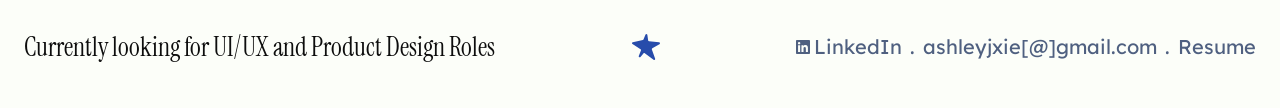
==== commit d02512e1: "new dog page" ====
--- a/about/index.html
+++ b/about/index.html
@@ -43,6 +43,7 @@
       <ul class="nav__links" role="list">
         <li><a href="../" class="nav__link">Work</a></li>
         <li><a href="../about/" class="nav__link active">About</a></li>
+        <li><a href="../dog/" class="nav__link">Dog</a></li>
       </ul>
     </div>
   </nav>
@@ -169,7 +170,7 @@
           <span class="footer__social-sep"> · </span>
           <a href="mailto:ashleyjxie@gmail.com" class="footer__social-link">ashleyjxie[@]gmail.com</a>
           <span class="footer__social-sep"> · </span>
-          <a href="../axie_resume_2026.pdf" download class="footer__social-link">Resume</a>
+          <a href="../Ashley_Xie_Design_Engineer.pdf" target="_blank" class="footer__social-link">Resume</a>
         </div>
       </div>
     </div>
--- a/css/tokens.css
+++ b/css/tokens.css
@@ -185,4 +185,13 @@
      EFFECTS
      ---------------------------------------------------------- */
   --blur-nav: blur(16px);   /* Nav backdrop-filter */
+
+  /* ----------------------------------------------------------
+     CARD VIDEO MEDIA
+     ---------------------------------------------------------- */
+  --radius-video:       10px;
+  --video-inset:        9%;   /* padding on each side → video is ~82% wide */
+  --video-inset-mobile: 5%;   /* padding on each side → video is ~90% wide on ≤640px */
+  --shadow-video:       0 6px 32px rgba(0,0,0,0.18), 0 2px 8px rgba(0,0,0,0.08);
+  --shadow-video-hover: 0 12px 44px rgba(0,0,0,0.26), 0 4px 12px rgba(0,0,0,0.12);
 }
--- a/css/styles.css
+++ b/css/styles.css
@@ -434,6 +434,40 @@
 .hl-green { color: var(--color-hl-green); }
 .hl-red   { color: var(--color-red); }
 .hl-navy  { color: var(--color-accent-dark); }
+
+/* ============================================================
+   HERO LOGO STRIP
+   ============================================================ */
+.hero__logos {
+  display: grid;
+  grid-template-columns: repeat(4, 72px);
+  gap: var(--space-2);        /* 8px between tiles */
+  margin-top: var(--space-3); /* 12px below heading */
+}
+
+/* Items 4–7 live in row 2; auto-placement fills cols 1–4 there */
+.hero__logo-tile:nth-child(n+4) {
+  grid-row-start: 2;
+}
+
+.hero__logo-tile {
+  width: 72px;
+  height: 72px;
+  background: var(--color-white);
+  border: var(--border-1) solid var(--color-tag-border);
+  border-radius: var(--radius-card);
+  overflow: hidden;
+  display: flex;
+  align-items: center;
+  justify-content: center;
+}
+
+.hero__logo-tile img {
+  width: 100%;
+  height: 100%;
+  object-fit: contain;
+  display: block;
+}
 
 /* ============================================================
    PROJECTS SECTION
@@ -1265,3 +1299,54 @@
   width: 100%; height: 100%;
   object-fit: cover;
 }
+
+/* ============================================================
+   CARD VIDEO MEDIA PATTERN
+   Background fills container; video is inset, centered, flat.
+   ============================================================ */
+.card__thumb--media {
+  display: flex;
+  align-items: center;
+  justify-content: center;
+  padding: var(--video-inset);
+}
+
+/* Background image: full-bleed, stays still on hover */
+.card__thumb--media .card__bg {
+  position: absolute;
+  inset: 0;
+  width: 100%;
+  height: 100%;
+  object-fit: cover;
+  border-radius: inherit;
+  display: block;
+  transition: none;
+}
+
+/* Inner video: inset, centered, with soft shadow */
+.card__thumb--media .card__video {
+  position: relative;
+  z-index: 1;
+  width: 100%;
+  height: auto;
+  display: block;
+  border-radius: var(--radius-video);
+  box-shadow: var(--shadow-video);
+  transition: transform 0.3s ease-out, box-shadow 0.3s ease-out;
+  transform: scale(1);
+}
+
+/* Hover: video scales up slightly, shadow deepens */
+.card:hover .card__thumb--media .card__video {
+  transform: scale(1.02);
+  box-shadow: var(--shadow-video-hover);
+}
+
+/* Ensure the background image doesn't scale on card hover */
+.card:hover .card__thumb--media .card__bg { transform: none; }
+
+@media (max-width: 640px) {
+  .card__thumb--media {
+    padding: var(--video-inset-mobile);
+  }
+}
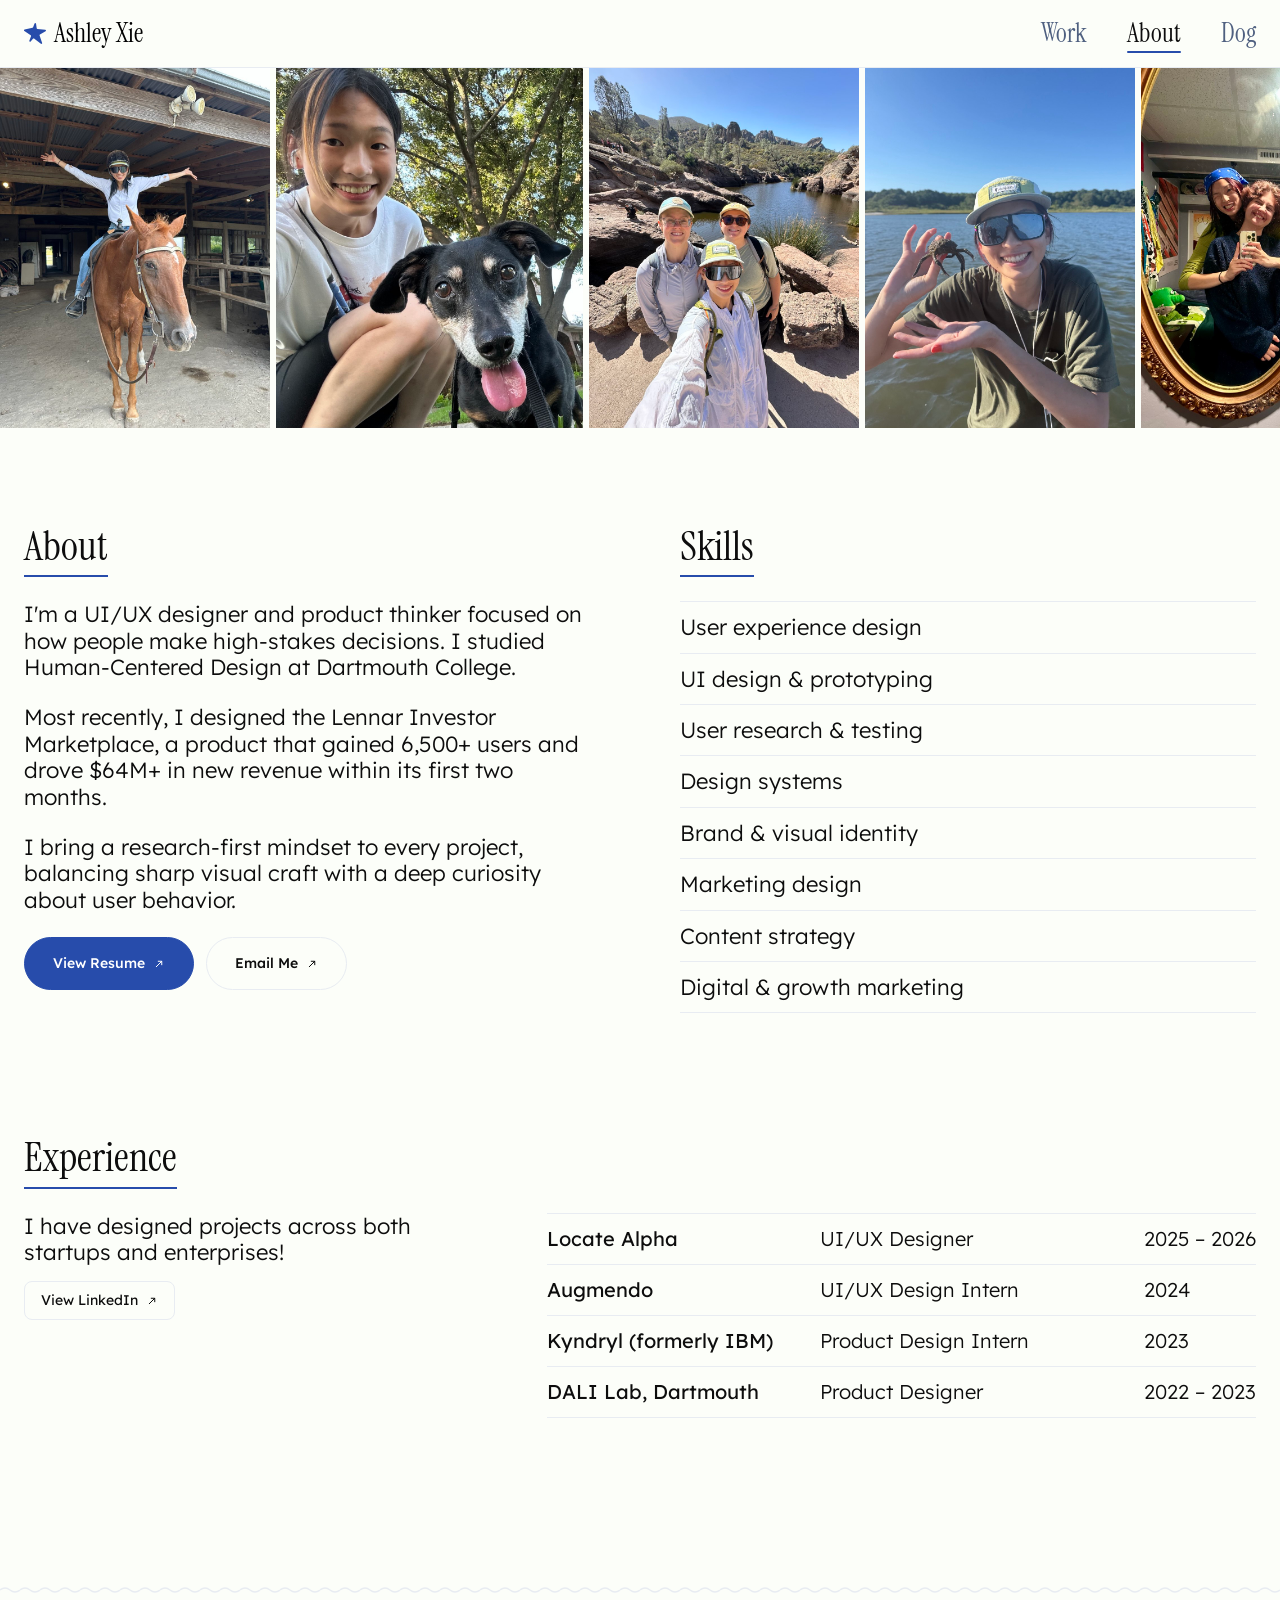
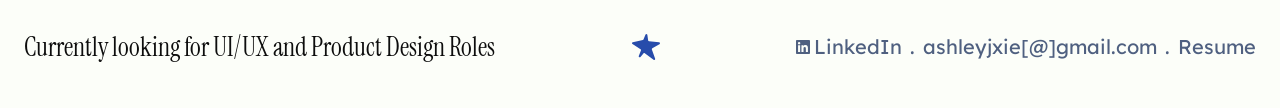
==== commit 51179b91: "About: View Resume and Email Me buttons under the bio" ====
--- a/about/index.html
+++ b/about/index.html
@@ -90,6 +90,20 @@
               I bring a research-first mindset to every project, balancing
               sharp visual craft with a deep curiosity about user behavior.
             </p>
+            <div class="about-actions">
+              <a href="../Ashley_Xie_Design_Engineer.pdf" target="_blank" rel="noopener noreferrer" class="btn btn--slide">
+                <span class="btn--slide__text">View Resume</span>
+                <span class="btn--slide__arrow" aria-hidden="true">
+                  <svg width="12" height="12" viewBox="0 0 48 48" fill="none" stroke="currentColor" stroke-width="4" stroke-linecap="round" stroke-linejoin="round"><path d="M13 35L35 13"/><path d="M21 13H35V27"/></svg>
+                </span>
+              </a>
+              <a href="mailto:ashleyjxie@gmail.com" class="btn btn--ghost-slide">
+                <span class="btn--slide__text">Email Me</span>
+                <span class="btn--slide__arrow" aria-hidden="true">
+                  <svg width="12" height="12" viewBox="0 0 48 48" fill="none" stroke="currentColor" stroke-width="4" stroke-linecap="round" stroke-linejoin="round"><path d="M13 35L35 13"/><path d="M21 13H35V27"/></svg>
+                </span>
+              </a>
+            </div>
           </div>
 
           <!-- Right: Expertise -->
--- a/css/styles.css
+++ b/css/styles.css
@@ -966,6 +966,13 @@
   color: var(--color-text);
   line-height: var(--leading-snug);
   margin-bottom: var(--space-md);
+}
+
+.about-actions {
+  display: flex;
+  flex-wrap: wrap;
+  gap: var(--space-3);
+  margin-top: var(--space-2);
 }
 
 .about-skills {
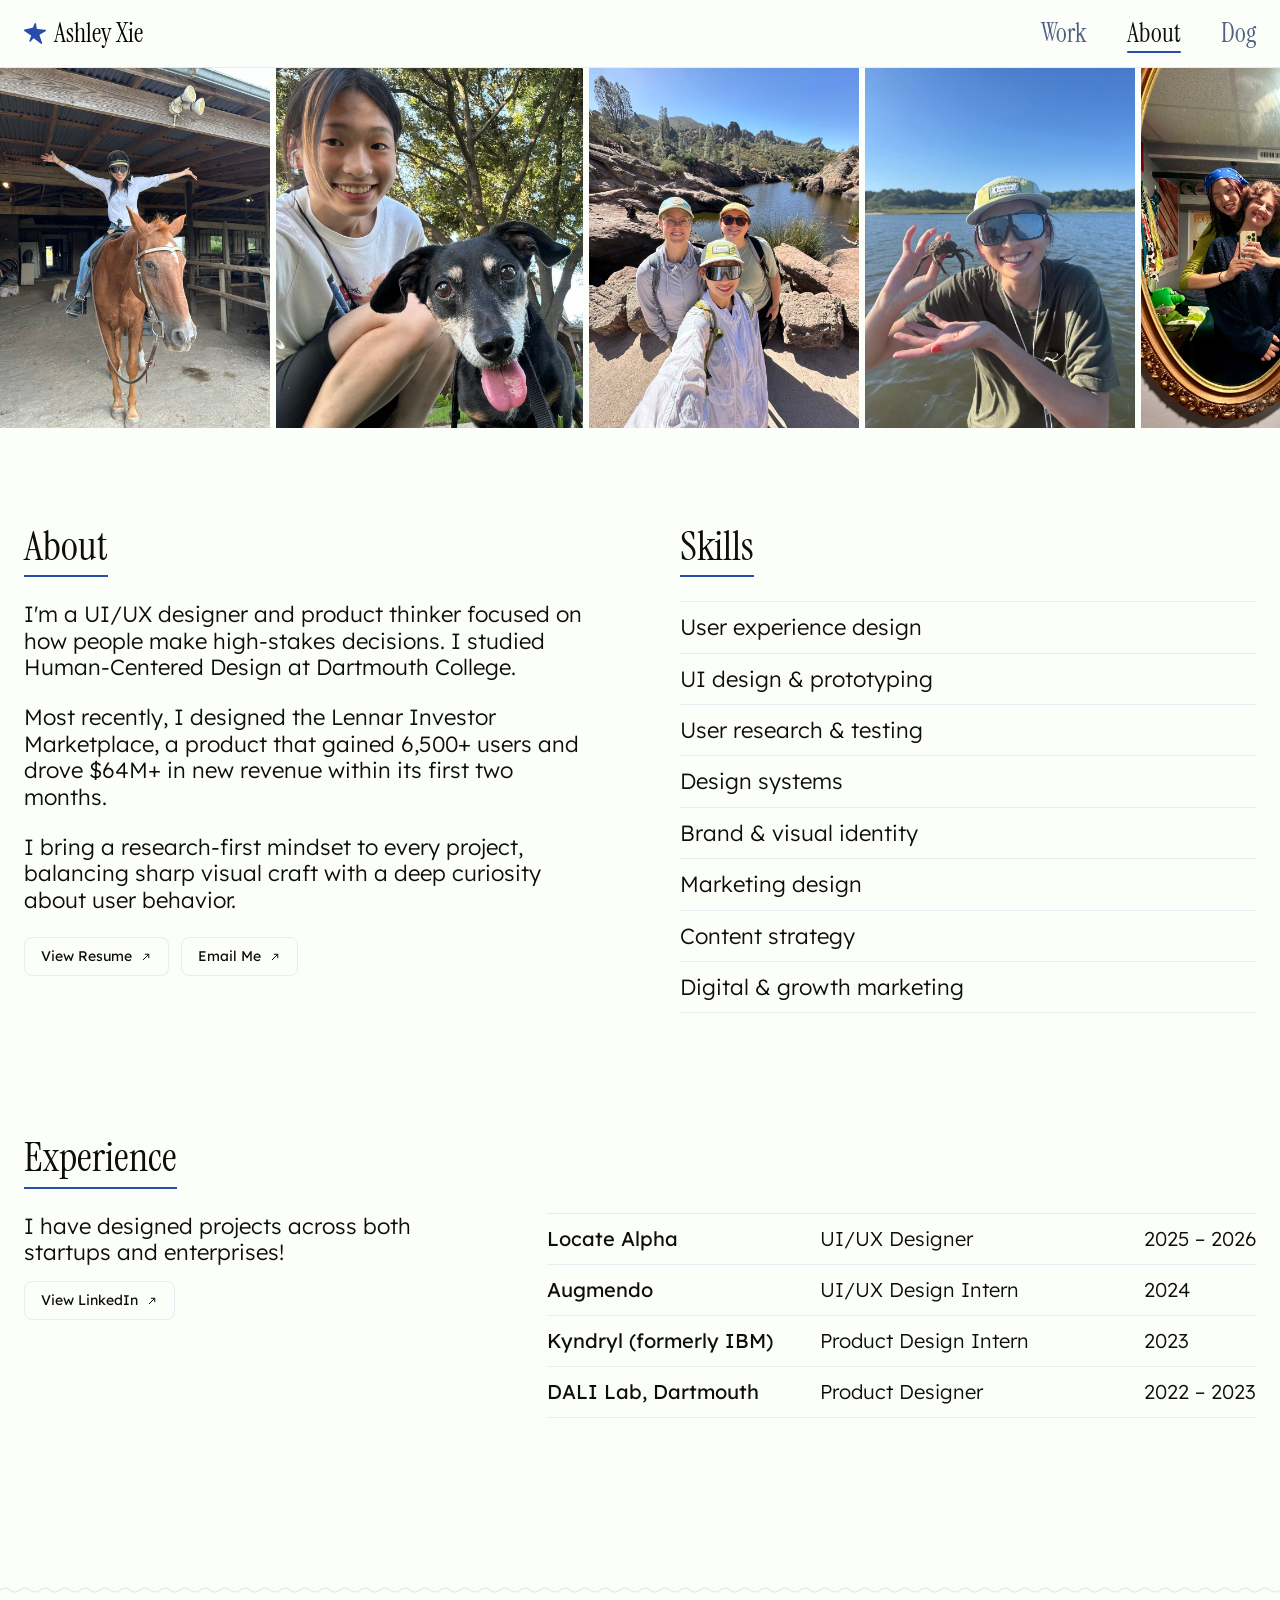
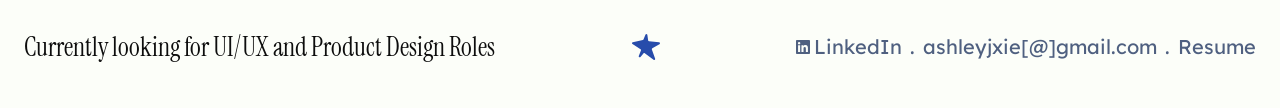
==== commit 43294fce: "About: resume and email buttons use the View LinkedIn style" ====
--- a/about/index.html
+++ b/about/index.html
@@ -91,13 +91,13 @@
               sharp visual craft with a deep curiosity about user behavior.
             </p>
             <div class="about-actions">
-              <a href="../Ashley_Xie_Design_Engineer.pdf" target="_blank" rel="noopener noreferrer" class="btn btn--slide">
+              <a href="../Ashley_Xie_Design_Engineer.pdf" target="_blank" rel="noopener noreferrer" class="btn btn--ghost-slide exp-linkedin-btn">
                 <span class="btn--slide__text">View Resume</span>
                 <span class="btn--slide__arrow" aria-hidden="true">
                   <svg width="12" height="12" viewBox="0 0 48 48" fill="none" stroke="currentColor" stroke-width="4" stroke-linecap="round" stroke-linejoin="round"><path d="M13 35L35 13"/><path d="M21 13H35V27"/></svg>
                 </span>
               </a>
-              <a href="mailto:ashleyjxie@gmail.com" class="btn btn--ghost-slide">
+              <a href="mailto:ashleyjxie@gmail.com" class="btn btn--ghost-slide exp-linkedin-btn">
                 <span class="btn--slide__text">Email Me</span>
                 <span class="btn--slide__arrow" aria-hidden="true">
                   <svg width="12" height="12" viewBox="0 0 48 48" fill="none" stroke="currentColor" stroke-width="4" stroke-linecap="round" stroke-linejoin="round"><path d="M13 35L35 13"/><path d="M21 13H35V27"/></svg>
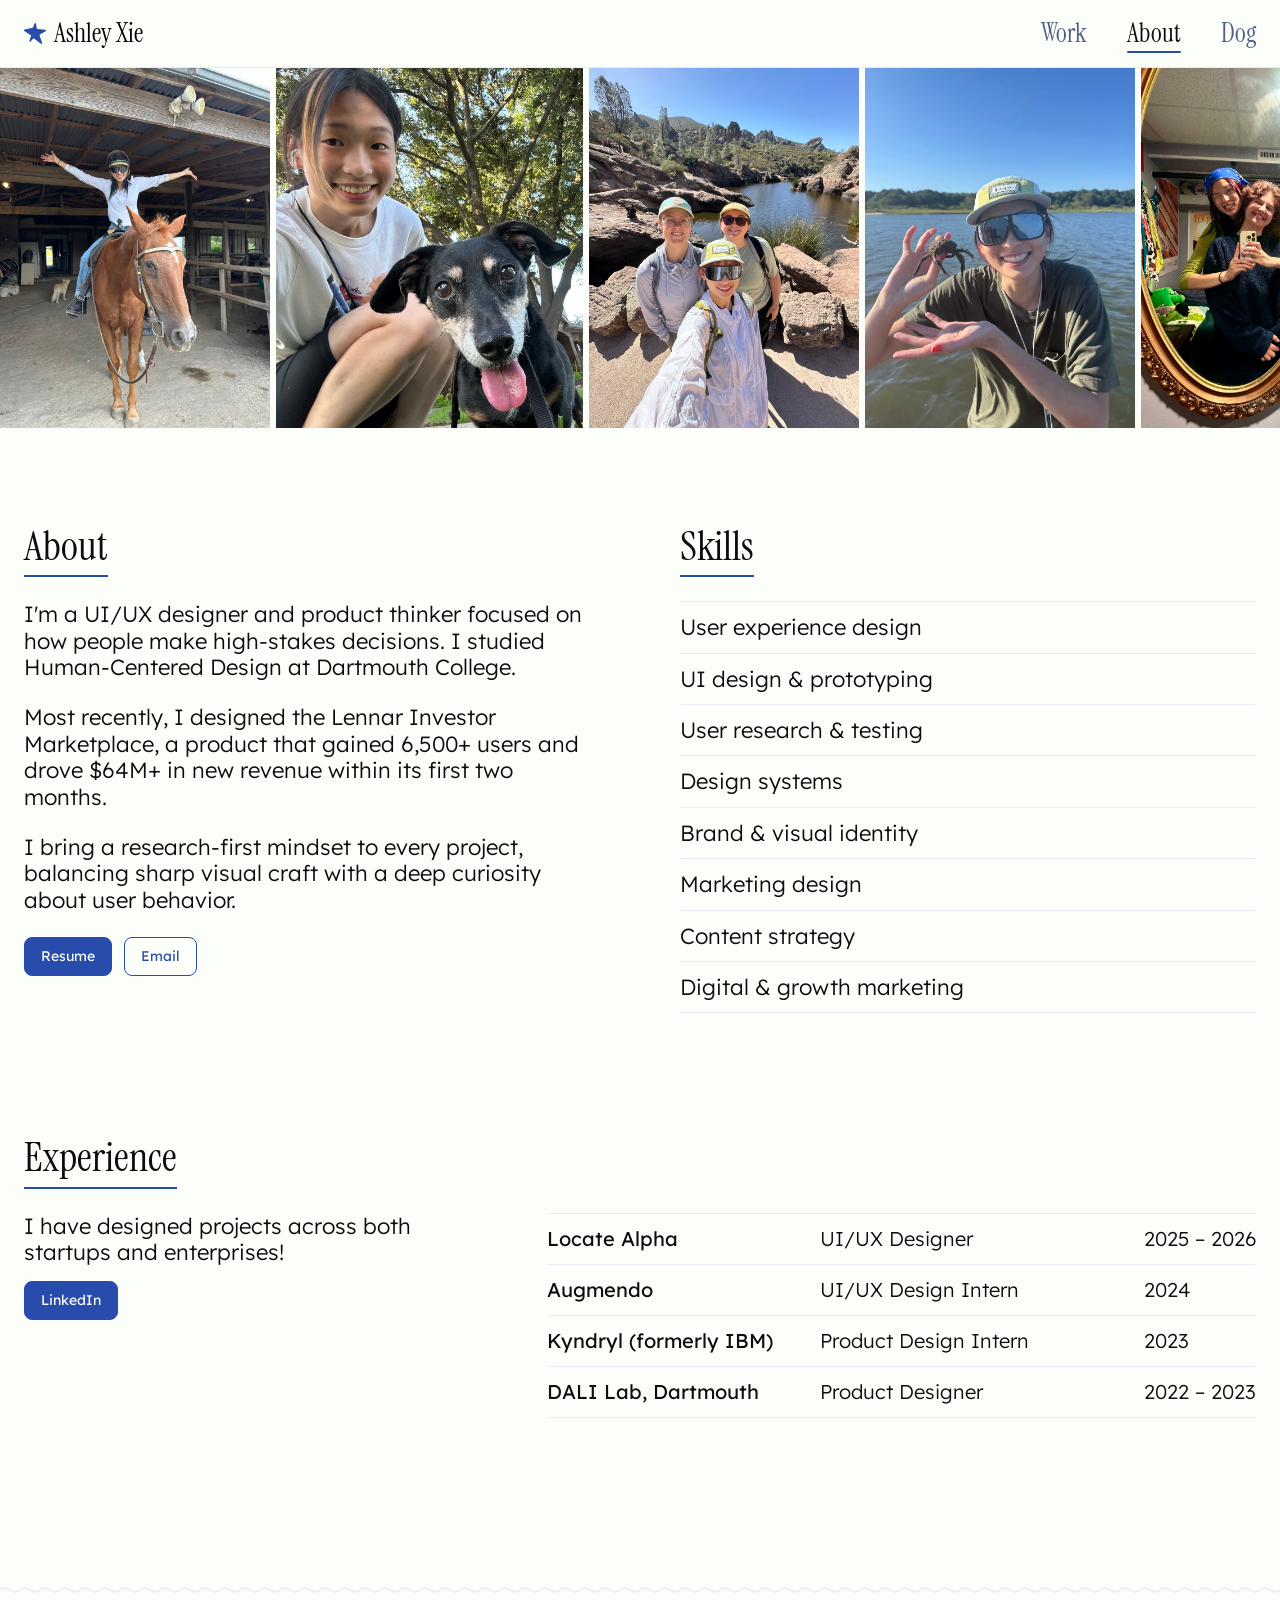
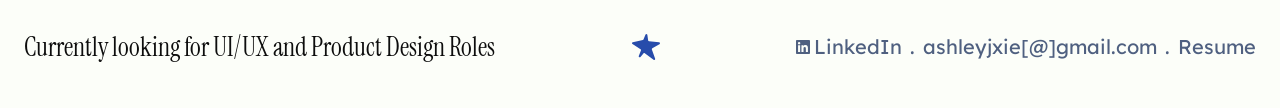
==== commit 93771348: "Buttons: one consolidated style (primary + secondary), no arrows, shorter labels" ====
--- a/about/index.html
+++ b/about/index.html
@@ -91,18 +91,8 @@
               sharp visual craft with a deep curiosity about user behavior.
             </p>
             <div class="about-actions">
-              <a href="../Ashley_Xie_Design_Engineer.pdf" target="_blank" rel="noopener noreferrer" class="btn btn--ghost-slide exp-linkedin-btn">
-                <span class="btn--slide__text">View Resume</span>
-                <span class="btn--slide__arrow" aria-hidden="true">
-                  <svg width="12" height="12" viewBox="0 0 48 48" fill="none" stroke="currentColor" stroke-width="4" stroke-linecap="round" stroke-linejoin="round"><path d="M13 35L35 13"/><path d="M21 13H35V27"/></svg>
-                </span>
-              </a>
-              <a href="mailto:ashleyjxie@gmail.com" class="btn btn--ghost-slide exp-linkedin-btn">
-                <span class="btn--slide__text">Email Me</span>
-                <span class="btn--slide__arrow" aria-hidden="true">
-                  <svg width="12" height="12" viewBox="0 0 48 48" fill="none" stroke="currentColor" stroke-width="4" stroke-linecap="round" stroke-linejoin="round"><path d="M13 35L35 13"/><path d="M21 13H35V27"/></svg>
-                </span>
-              </a>
+              <a href="../Ashley_Xie_Design_Engineer.pdf" target="_blank" rel="noopener noreferrer" class="btn"><span class="btn__label">Resume</span></a>
+              <a href="mailto:ashleyjxie@gmail.com" class="btn btn--secondary"><span class="btn__label">Email</span></a>
             </div>
           </div>
 
@@ -132,12 +122,7 @@
 
           <div class="exp-left">
             <p class="exp-blurb">I have designed projects across both startups and enterprises!</p>
-            <a href="https://www.linkedin.com/in/ashley-xie/" target="_blank" rel="noopener noreferrer" class="btn btn--ghost-slide exp-linkedin-btn">
-              <span class="btn--slide__text">View LinkedIn</span>
-              <span class="btn--slide__arrow" aria-hidden="true">
-                <svg width="12" height="12" viewBox="0 0 48 48" fill="none" stroke="currentColor" stroke-width="4" stroke-linecap="round" stroke-linejoin="round"><path d="M13 35L35 13"/><path d="M21 13H35V27"/></svg>
-              </span>
-            </a>
+            <a href="https://www.linkedin.com/in/ashley-xie/" target="_blank" rel="noopener noreferrer" class="btn exp-linkedin-btn"><span class="btn__label">LinkedIn</span></a>
           </div>
 
           <ul class="exp-list" role="list">
--- a/css/styles.css
+++ b/css/styles.css
@@ -172,113 +172,51 @@
 
 /* ============================================================
    BUTTONS
+   One shape for every button. Primary (default) is solid accent;
+   .btn--secondary is outlined. Both slide in light blue on hover.
    ============================================================ */
 .btn {
+  position: relative;
+  overflow: hidden;
   display: inline-flex;
   align-items: center;
-  gap: var(--space-2);
-  padding: var(--space-4) var(--space-8);
-  border-radius: var(--radius-pill);
+  padding: 7px var(--space-sm);
+  border-radius: var(--radius-sm);
+  border: var(--border-1) solid var(--color-accent);
+  background: var(--color-accent);
+  color: var(--color-white);
   font-family: var(--font);
   font-size: var(--text-sm);
-  font-weight: var(--weight-medium);
-  transition: all var(--ease);
+  font-weight: var(--weight-regular);
   text-decoration: none;
-  border: none;
-}
-.btn--primary {
-  background: var(--color-accent);
-  color: var(--color-white);
-}
-.btn--primary:hover {
-  background: var(--color-accent-dark);
-  transform: translateY(-2px);
-  box-shadow: 0 var(--space-2) var(--space-7) var(--color-shadow-accent);
-}
-.btn--primary:focus-visible {
-  outline: var(--border-4) solid var(--color-accent);
-  outline-offset: var(--border-4);
-}
-.btn--ghost {
-  background: transparent;
-  color: var(--color-accent);
-  border: var(--border-2) solid var(--color-accent);
-}
-.btn--ghost:hover {
-  background: var(--color-light-blue);
-}
-
-/* Ghost outline + slide-bubble on hover */
-.btn--ghost-slide {
-  position: relative;
-  overflow: hidden;
-  background: transparent;
-  color: var(--color-text);
-  border: var(--border-1) solid var(--color-border);
-  gap: 0;
-  transition: color var(--ease-slide), border-color var(--ease-slide);
-}
-.btn--ghost-slide::before {
+  transition: color var(--ease-slide);
+}
+.btn::before {
   content: '';
   position: absolute;
   inset: 0;
   background: var(--color-light-blue);
-  border-radius: inherit;
   transform: scaleX(0);
   transform-origin: left center;
   transition: transform var(--ease-slide-full);
 }
-.btn--ghost-slide:hover {
+.btn:hover {
   color: var(--color-accent);
-  border-color: var(--color-accent);
-}
-.btn--ghost-slide:hover::before {
+}
+.btn:hover::before {
   transform: scaleX(1);
 }
-.btn--ghost-slide:hover .btn--slide__arrow {
-  transform: rotate(45deg);
-}
-
-/* Slide-bubble button */
-.btn--slide {
-  position: relative;
-  overflow: hidden;
-  background: var(--color-accent);
-  color: var(--color-white);
-  border: var(--border-2) solid var(--color-accent);
-  gap: 0;
-  transition: color var(--ease-slide), border-color var(--ease-slide);
-}
-.btn--slide::before {
-  content: '';
-  position: absolute;
-  inset: 0;
-  background: var(--color-light-blue);
-  border-radius: inherit;
-  transform: scaleX(0);
-  transform-origin: left center;
-  transition: transform var(--ease-slide-full);
-}
-.btn--slide:hover {
-  color: var(--color-accent);
-  border-color: var(--color-accent);
-}
-.btn--slide:hover::before {
-  transform: scaleX(1);
-}
-.btn--slide__text,
-.btn--slide__arrow {
+.btn:focus-visible {
+  outline: var(--border-4) solid var(--color-accent);
+  outline-offset: var(--border-4);
+}
+.btn__label {
   position: relative;
   z-index: 1;
 }
-.btn--slide__arrow {
-  display: inline-flex;
-  align-items: center;
-  margin-left: var(--space-2);
-  transition: transform var(--ease-medium);
-}
-.btn--slide:hover .btn--slide__arrow {
-  transform: rotate(45deg);
+.btn--secondary {
+  background: transparent;
+  color: var(--color-accent);
 }
 
 /* ============================================================
@@ -732,22 +670,8 @@
   object-position: center center;
 }
 
-.mini-card__link-btn {
-  margin-top: var(--space-3);
-  padding: 7px var(--space-sm);
-  font-size: var(--text-sm);
-  font-weight: var(--weight-regular);
-  border-radius: var(--radius-sm);
-  align-self: flex-start;
-}
-
-/* Compact ghost-slide button used in mini-card and experience section */
 .mini-card__link-btn,
 .exp-linkedin-btn {
-  padding: 7px var(--space-sm);
-  font-size: var(--text-sm);
-  font-weight: var(--weight-regular);
-  border-radius: var(--radius-sm);
   align-self: flex-start;
 }
 .mini-card__link-btn { margin-top: var(--space-3); }
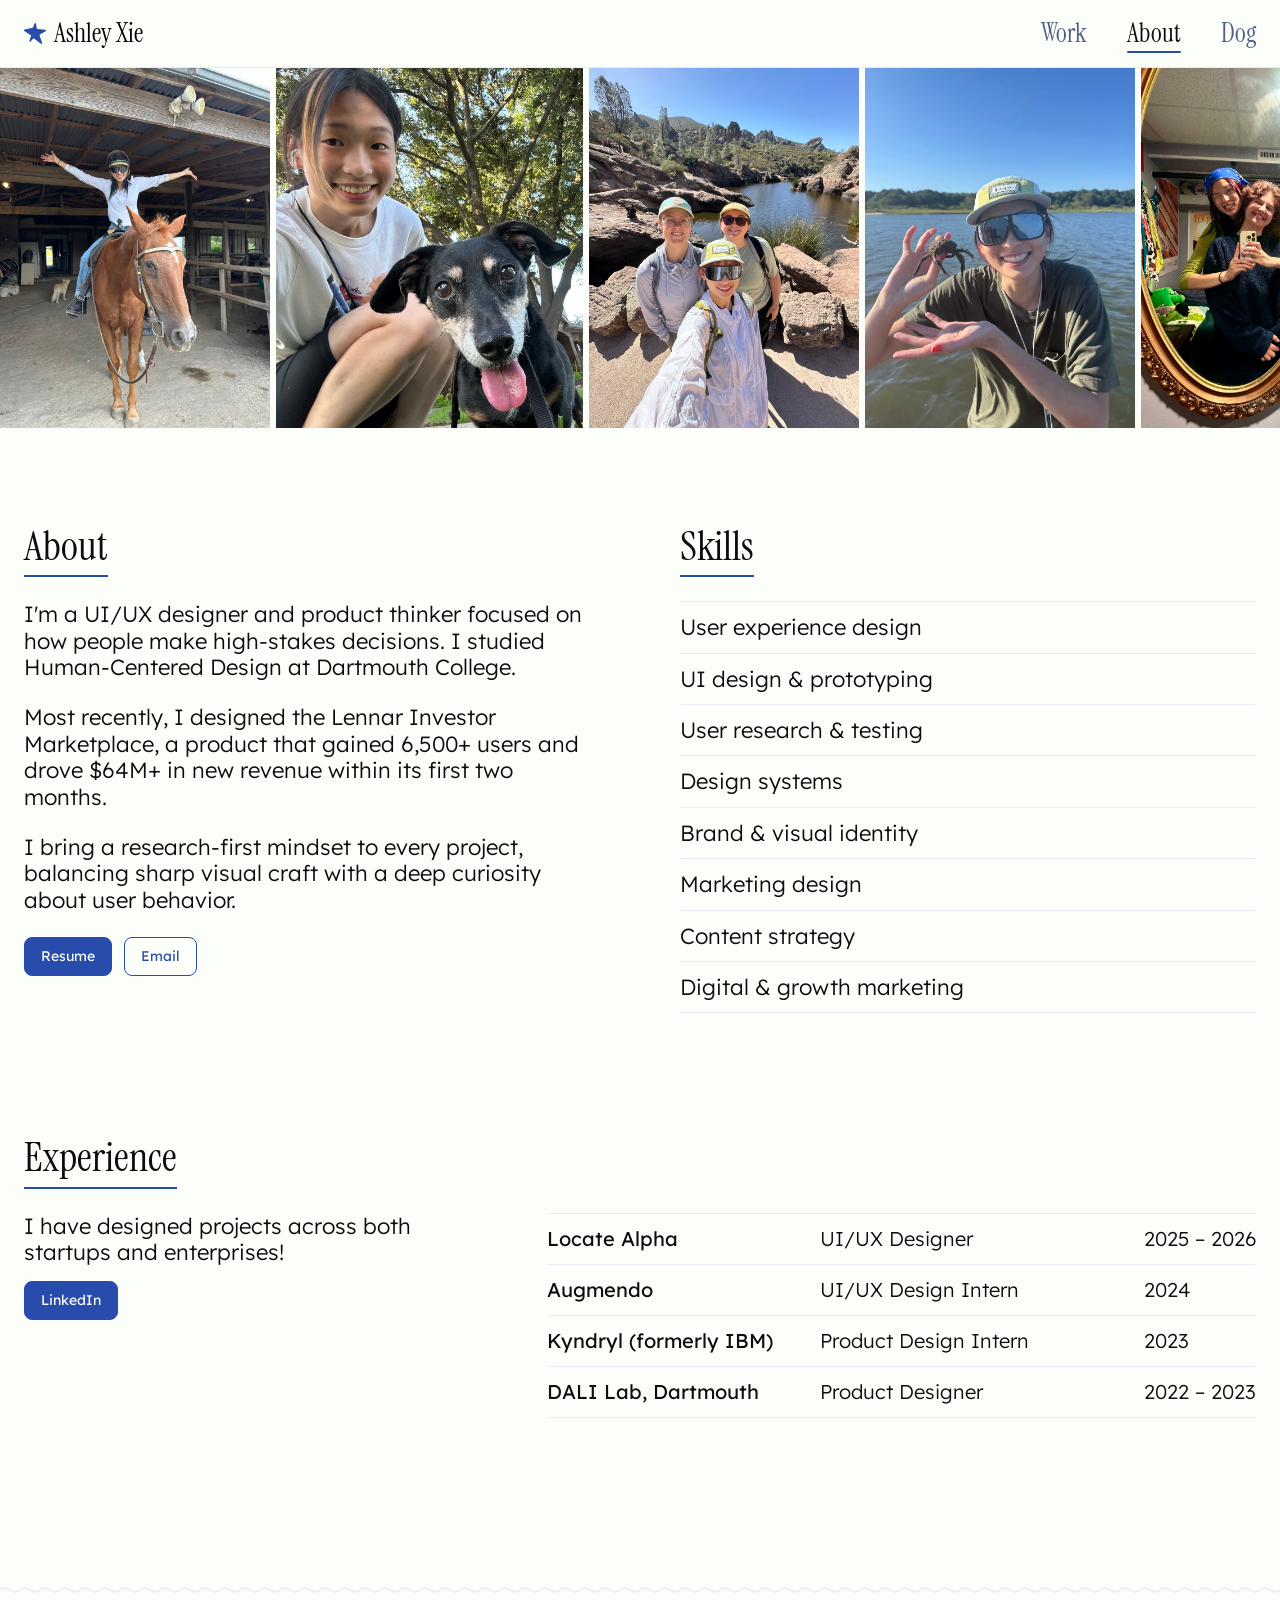
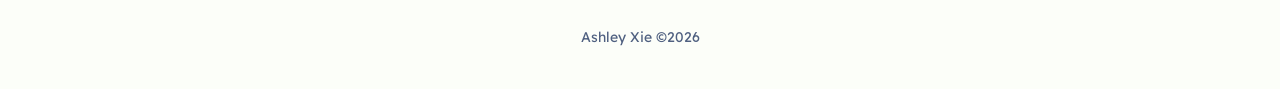
==== commit a6ce2292: "Footer: just 'Ashley Xie ©<year>' under the wavy line on every page; old footer styles removed" ====
--- a/about/index.html
+++ b/about/index.html
@@ -158,20 +158,7 @@
   <!-- ── Footer ─────────────────────────────────────────────── -->
   <footer class="footer" role="contentinfo">
     <div class="container">
-      <div class="footer__inner">
-        <p class="footer__tagline">Currently looking for UI/UX and Product Design Roles</p>
-        <img src="../images/star.svg" alt="" class="footer__star-img" aria-hidden="true" />
-        <div class="footer__links">
-          <a href="https://www.linkedin.com/in/ashley-xie/" target="_blank" rel="noopener noreferrer" class="footer__social-link" aria-label="Connect on LinkedIn">
-            <svg width="14" height="14" viewBox="0 0 24 24" fill="currentColor" aria-hidden="true"><path d="M20.447 20.452h-3.554v-5.569c0-1.328-.027-3.037-1.852-3.037-1.853 0-2.136 1.445-2.136 2.939v5.667H9.351V9h3.414v1.561h.046c.477-.9 1.637-1.85 3.37-1.85 3.601 0 4.267 2.37 4.267 5.455v6.286zM5.337 7.433a2.062 2.062 0 0 1-2.063-2.065 2.064 2.064 0 1 1 2.063 2.065zm1.782 13.019H3.555V9h3.564v11.452zM22.225 0H1.771C.792 0 0 .774 0 1.729v20.542C0 23.227.792 24 1.771 24h20.451C23.2 24 24 23.227 24 22.271V1.729C24 .774 23.2 0 22.222 0h.003z"/></svg>
-            LinkedIn
-          </a>
-          <span class="footer__social-sep"> · </span>
-          <a href="mailto:ashleyjxie@gmail.com" class="footer__social-link">ashleyjxie[@]gmail.com</a>
-          <span class="footer__social-sep"> · </span>
-          <a href="../Ashley_Xie_Design_Engineer.pdf" target="_blank" class="footer__social-link">Resume</a>
-        </div>
-      </div>
+      <p class="footer__copy">Ashley Xie &copy;<span class="footer__year">2026</span></p>
     </div>
   </footer>
 
--- a/css/styles.css
+++ b/css/styles.css
@@ -707,152 +707,13 @@
   background-position: top left;
 }
 
-.footer__inner {
-  display: flex;
-  align-items: center;
-  justify-content: space-between;
-  gap: var(--space-sm);
-}
-
-.footer__tagline {
-  font-size: var(--text-serif-lg);
-  font-family: var(--font-serif);
-  font-weight: var(--weight-regular);
-  color: var(--color-text);
-}
-
-.footer__star-img {
-  width: var(--space-8);
-  height: var(--space-8);
-  object-fit: contain;
-  flex-shrink: 0;
-}
-
-.footer__links {
-  display: flex;
-  align-items: center;
-  flex-shrink: 0;
-}
-
-.footer__social-link {
-  display: inline-flex;
-  align-items: center;
-  gap: var(--space-1);
-  font-size: var(--text-serif-sm);
-  font-weight: var(--weight-regular);
-  color: var(--color-text-muted);
-  transition: color var(--ease);
-  position: relative;
-}
-.footer__social-link::after {
-  content: '';
-  position: absolute;
-  bottom: calc(-1 * var(--space-0)); left: 0; right: 0;
-  height: var(--border-1);
-  background: var(--color-accent);
-  transform: scaleX(0);
-  transition: transform var(--ease);
-  transform-origin: left;
-}
-.footer__social-link:hover { color: var(--color-text); }
-.footer__social-link:hover::after { transform: scaleX(1); }
-
-.footer__social-sep {
-  display: inline-flex;
-  align-items: center;
-  align-self: center;
-  color: var(--color-text-muted);
-  font-size: var(--text-serif-sm);
-  padding: 0 var(--space-2);
-  height: 1em;
-  line-height: 1;
-  transform: translateY(-0.05em);
-}
-.footer__social-sep {
-  display: inline-block;
-  margin-top: var(--space-3);
-  color: var(--color-text-muted);
-  font-size: var(--text-serif-sm);
-}
-
-/* Vertical divider */
-.footer__divider {
-  display: flex;
-  align-items: center;
-  justify-content: center;
-  align-self: stretch;
-  flex-shrink: 0;
-  width: var(--space-11);
-}
-.footer__divider::after {
-  content: '';
-  display: block;
-  width: var(--space-13);
-  height: var(--space-13);
-  background-image: url('../images/star.svg');
-  background-size: contain;
-  background-repeat: no-repeat;
-  background-position: center;
-}
-
-/* Nav columns */
-.footer__col {
-  display: flex;
-  flex-direction: column;
-  gap: var(--space-1);
-  min-width: var(--space-19);
-  align-items: flex-start;
-}
-
-.footer__divider + .footer__col { margin-left: var(--space-15); }
-.footer__col + .footer__col    { margin-left: var(--space-11); }
-.footer__col-heading {
-  font-size: var(--text-serif-lg);
-  font-family: var(--font-serif);
-  font-weight: var(--weight-regular);
-  color: var(--color-text);
-  margin-bottom: var(--space-1);
-  display: inline-block;
-  border-bottom: var(--border-3) solid var(--color-accent);
-  padding-bottom: var(--space-1);
-}
-.footer__link {
-  font-size: var(--text-serif-sm);
-  color: var(--color-text-muted);
-  transition: color var(--ease);
-  position: relative;
-  display: inline-block;
-  white-space: nowrap;
-}
-.footer__link::before {
-  content: '• ';
-  color: var(--color-text-muted);
-}
-.footer__link::after {
-  content: '';
-  position: absolute;
-  bottom: var(--underline-offset); left: 0; right: 0;
-  height: var(--border-3);
-  background: var(--color-accent);
-  border-radius: var(--radius-2xs);
-  transform: scaleX(0);
-  transition: transform var(--ease);
-  transform-origin: left;
-}
-.footer__link:hover { color: var(--color-text); }
-.footer__link:hover::after { transform: scaleX(1); }
+.footer__copy {
+  text-align: center;
+  font-size: var(--text-sm);
+  color: var(--color-text-muted);
+}
 
 /* Projects 2-column sub-grid */
-.footer__projects {
-  display: flex;
-  gap: var(--space-9);
-}
-.footer__projects-col {
-  display: flex;
-  flex-direction: column;
-  gap: var(--space-3);
-  align-items: flex-start;
-}
 
 /* ============================================================
    ABOUT PAGE
@@ -1037,16 +898,6 @@
   background: var(--color-border);
 }
 
-/* ============================================================
-   MEDIA — TABLET (max 1024px)
-   ============================================================ */
-@media (max-width: 1300px) {
-  /* Tighten footer brand so columns don't overflow */
-  .footer__brand { flex: 0 0 40%; padding-right: var(--space-9); }
-  .footer__divider + .footer__col { margin-left: var(--space-9); }
-  .footer__col + .footer__col { margin-left: var(--space-md); }
-}
-
 @media (max-width: 1024px) {
   .projects__grid { gap: var(--space-6) var(--space-3); }
 }
@@ -1063,28 +914,7 @@
     gap: var(--space-13);
   }
 
-  /* Footer: stack */
-  .footer__inner { flex-direction: column; gap: var(--space-md); align-items: stretch; }
-  .footer__col { margin-left: 0 !important; width: 100%; }
-  .footer__divider { display: none; }
-  .footer__brand { flex: none; width: 100%; padding-right: 0; padding-bottom: calc(var(--space-md) + var(--space-2)); position: relative; }
-  .footer__brand::after {
-    content: '';
-    position: absolute;
-    bottom: 0; left: 0; right: 0;
-    height: var(--space-2);
-    background-image: url("data:image/svg+xml,%3Csvg xmlns='http://www.w3.org/2000/svg' width='20' height='8'%3E%3Cpath d='M0 4 Q5 0 10 4 Q15 8 20 4' fill='none' stroke='%23E8ECF2' stroke-width='1.5'/%3E%3C/svg%3E");
-    background-repeat: repeat-x;
-    background-position: bottom left;
-  }
-  .footer__tagline { font-size: var(--text-serif-md); }
-  .footer__col-heading { font-size: var(--text-serif-md); }
-
   /* Stack social links */
-  .footer__social-sep { display: none; }
-  .footer__social-link { display: block; margin-top: var(--space-1); }
-  .footer__social-link::before { content: '• '; color: var(--color-text-muted); }
-  .footer__social-link::after { display: none; }
 }
 
 /* ============================================================
@@ -1128,14 +958,6 @@
 
   .card:has(.card__thumb--5) { order: 1; }
 
-  /* Footer: stack and bullet list */
-  .footer__inner { flex-direction: column; align-items: flex-start; gap: var(--space-sm); }
-  .footer__star-img { display: none; }
-  .footer__links { flex-direction: column; align-items: flex-start; gap: var(--space-1); }
-  .footer__social-sep { display: none; }
-  .footer__social-link { margin-top: 0; }
-  .footer__social-link::before { content: '• '; color: var(--color-text-muted); }
-
   .about-split {
     grid-template-columns: 1fr;
     gap: var(--space-xl);
@@ -1159,38 +981,6 @@
   .exp-company { grid-column: 1; grid-row: 1; }
   .exp-role    { grid-column: 1; grid-row: 2; color: var(--color-text-muted); font-size: var(--text-sm); }
   .exp-date    { grid-column: 2; grid-row: 1; }
-
-  .footer__inner { flex-direction: column; gap: var(--space-md); align-items: stretch; }
-  .footer__col { margin-left: 0 !important; width: 100%; }
-  .footer__brand { text-align: left; width: 100%; padding-right: 0; padding-bottom: calc(var(--space-md) + var(--space-2)); position: relative; }
-  .footer__brand::after {
-    content: '';
-    position: absolute;
-    bottom: 0;
-    left: 0;
-    right: 0;
-    height: var(--space-2);
-    background-image: url("data:image/svg+xml,%3Csvg xmlns='http://www.w3.org/2000/svg' width='20' height='8'%3E%3Cpath d='M0 4 Q5 0 10 4 Q15 8 20 4' fill='none' stroke='%23E8ECF2' stroke-width='1.5'/%3E%3C/svg%3E");
-    background-repeat: repeat-x;
-    background-position: bottom left;
-  }
-  .footer__brand-name { justify-content: flex-start; }
-  .footer__divider { display: none; }
-  .footer__social-sep { display: none; }
-  .footer__social-link {
-    display: block;
-    margin-top: var(--space-1);
-  }
-  .footer__social-link::before {
-    content: '• ';
-    color: var(--color-text-muted);
-  }
-  .footer__social-link::after { display: none; }
-  .footer__link::before {
-    content: '• ';
-    color: var(--color-text-muted);
-  }
-  .footer__link::after { display: none; }
 }
 
 /* ============================================================
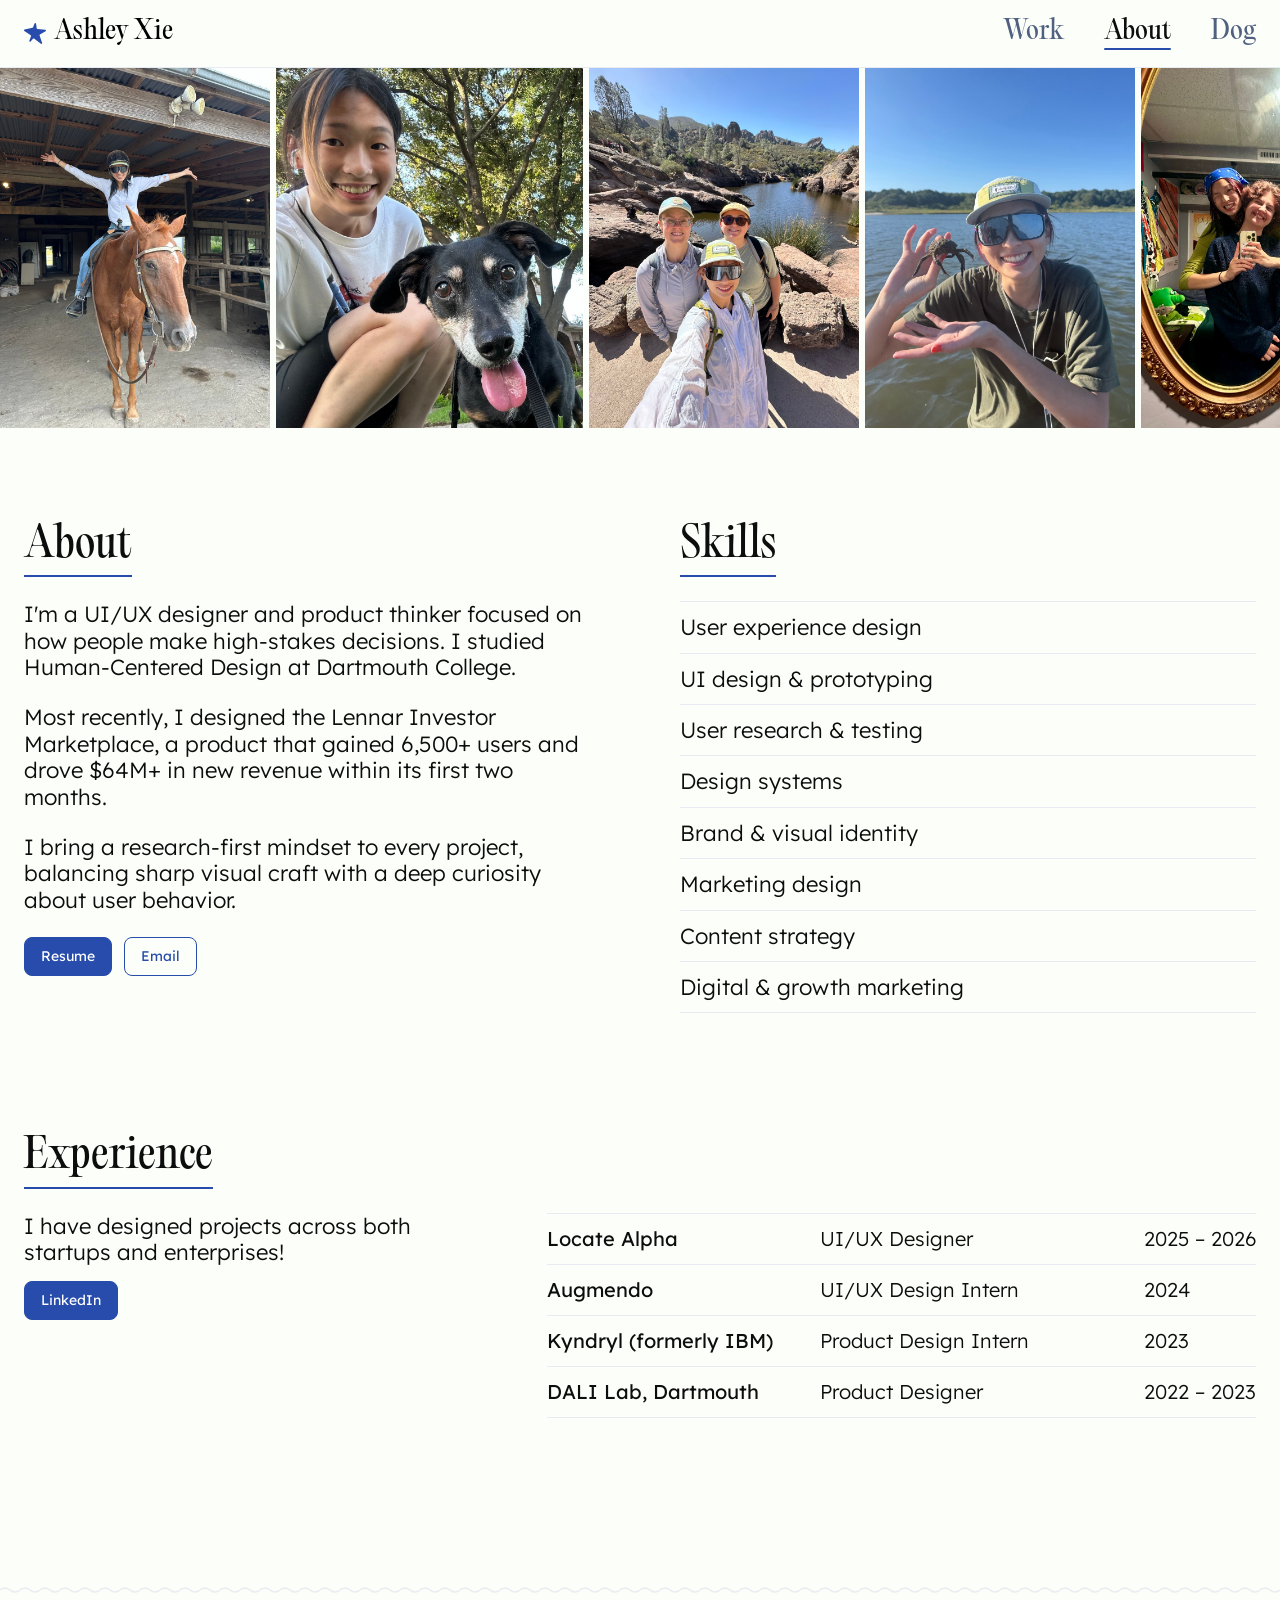
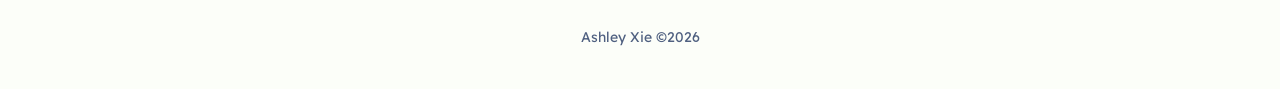
==== commit 6ce72b9d: "Headings: PP Editorial Old in place of Instrument Serif" ====
--- a/about/index.html
+++ b/about/index.html
@@ -7,7 +7,7 @@
   <meta name="description" content="Ashley Xie is a UI/UX Designer at Locate Alpha, focused on high-stakes proptech flows." />
   <link rel="preconnect" href="https://fonts.googleapis.com" />
   <link rel="preconnect" href="https://fonts.gstatic.com" crossorigin />
-  <link href="https://fonts.googleapis.com/css2?family=Instrument+Serif:ital@0;1&family=Lexend:wght@300;400;500;600;700&display=swap" rel="stylesheet" />
+  <link href="https://fonts.googleapis.com/css2?family=Lexend:wght@300;400;500;600;700&display=swap" rel="stylesheet" />
   <link rel="stylesheet" href="../css/tokens.css" />
   <link rel="stylesheet" href="../css/styles.css" />
   <link rel="icon" type="image/svg+xml" href="../images/star.svg" />
--- a/css/tokens.css
+++ b/css/tokens.css
@@ -3,6 +3,10 @@
    All CSS custom properties for the Ashley Xie portfolio site.
    Load this file before styles.css and case-study.css.
    ============================================================ */
+
+/* PP Editorial Old (trial: free for personal use) */
+@font-face { font-family: 'PP Editorial Old'; src: url('../fonts/PPEditorialOld-Regular.otf') format('opentype'); font-weight: 400 700; font-style: normal; font-display: swap; }
+@font-face { font-family: 'PP Editorial Old'; src: url('../fonts/PPEditorialOld-Italic.otf') format('opentype'); font-weight: 400 700; font-style: italic; font-display: swap; }
 
 :root {
 
@@ -47,7 +51,7 @@
      TYPOGRAPHY — Font families
      ---------------------------------------------------------- */
   --font:                'Lexend', sans-serif;
-  --font-serif:          'Instrument Serif', serif;
+  --font-serif:          'PP Editorial Old', serif;
 
   /* ----------------------------------------------------------
      TYPOGRAPHY — Type scale
